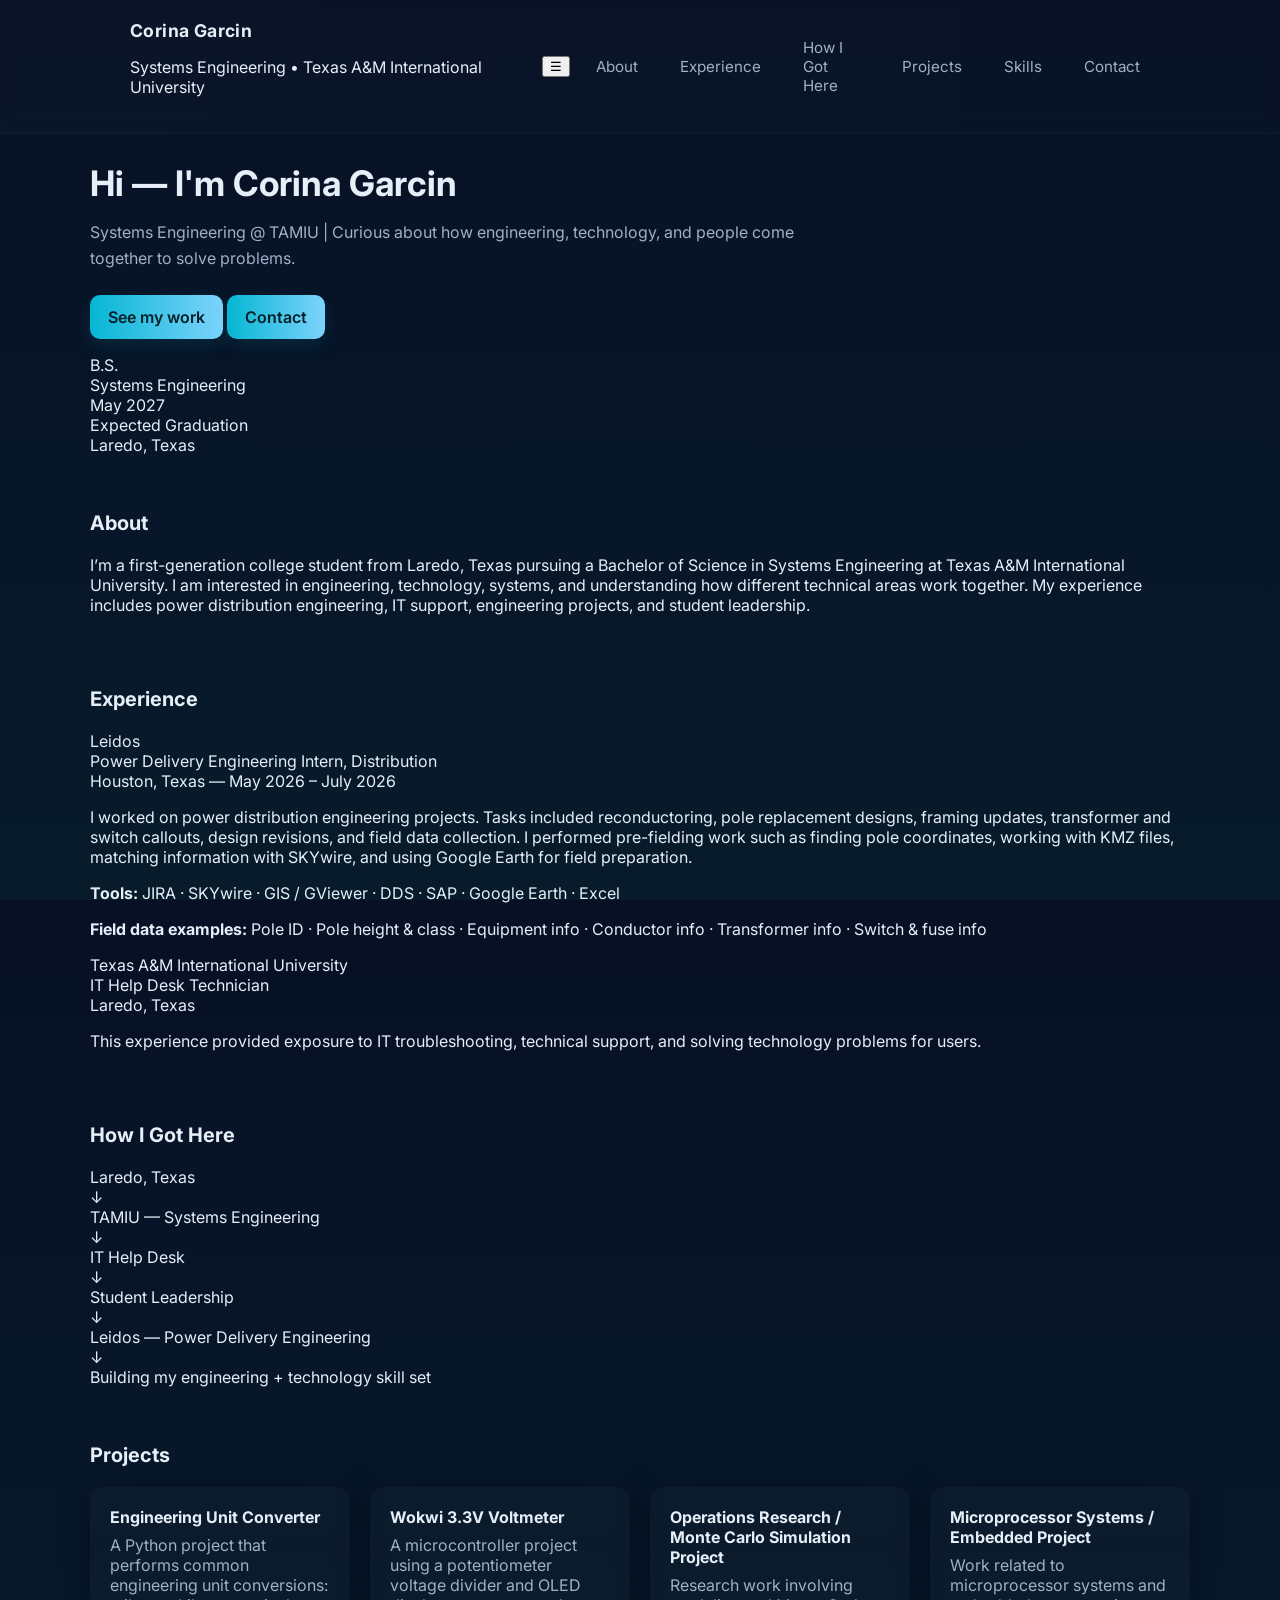
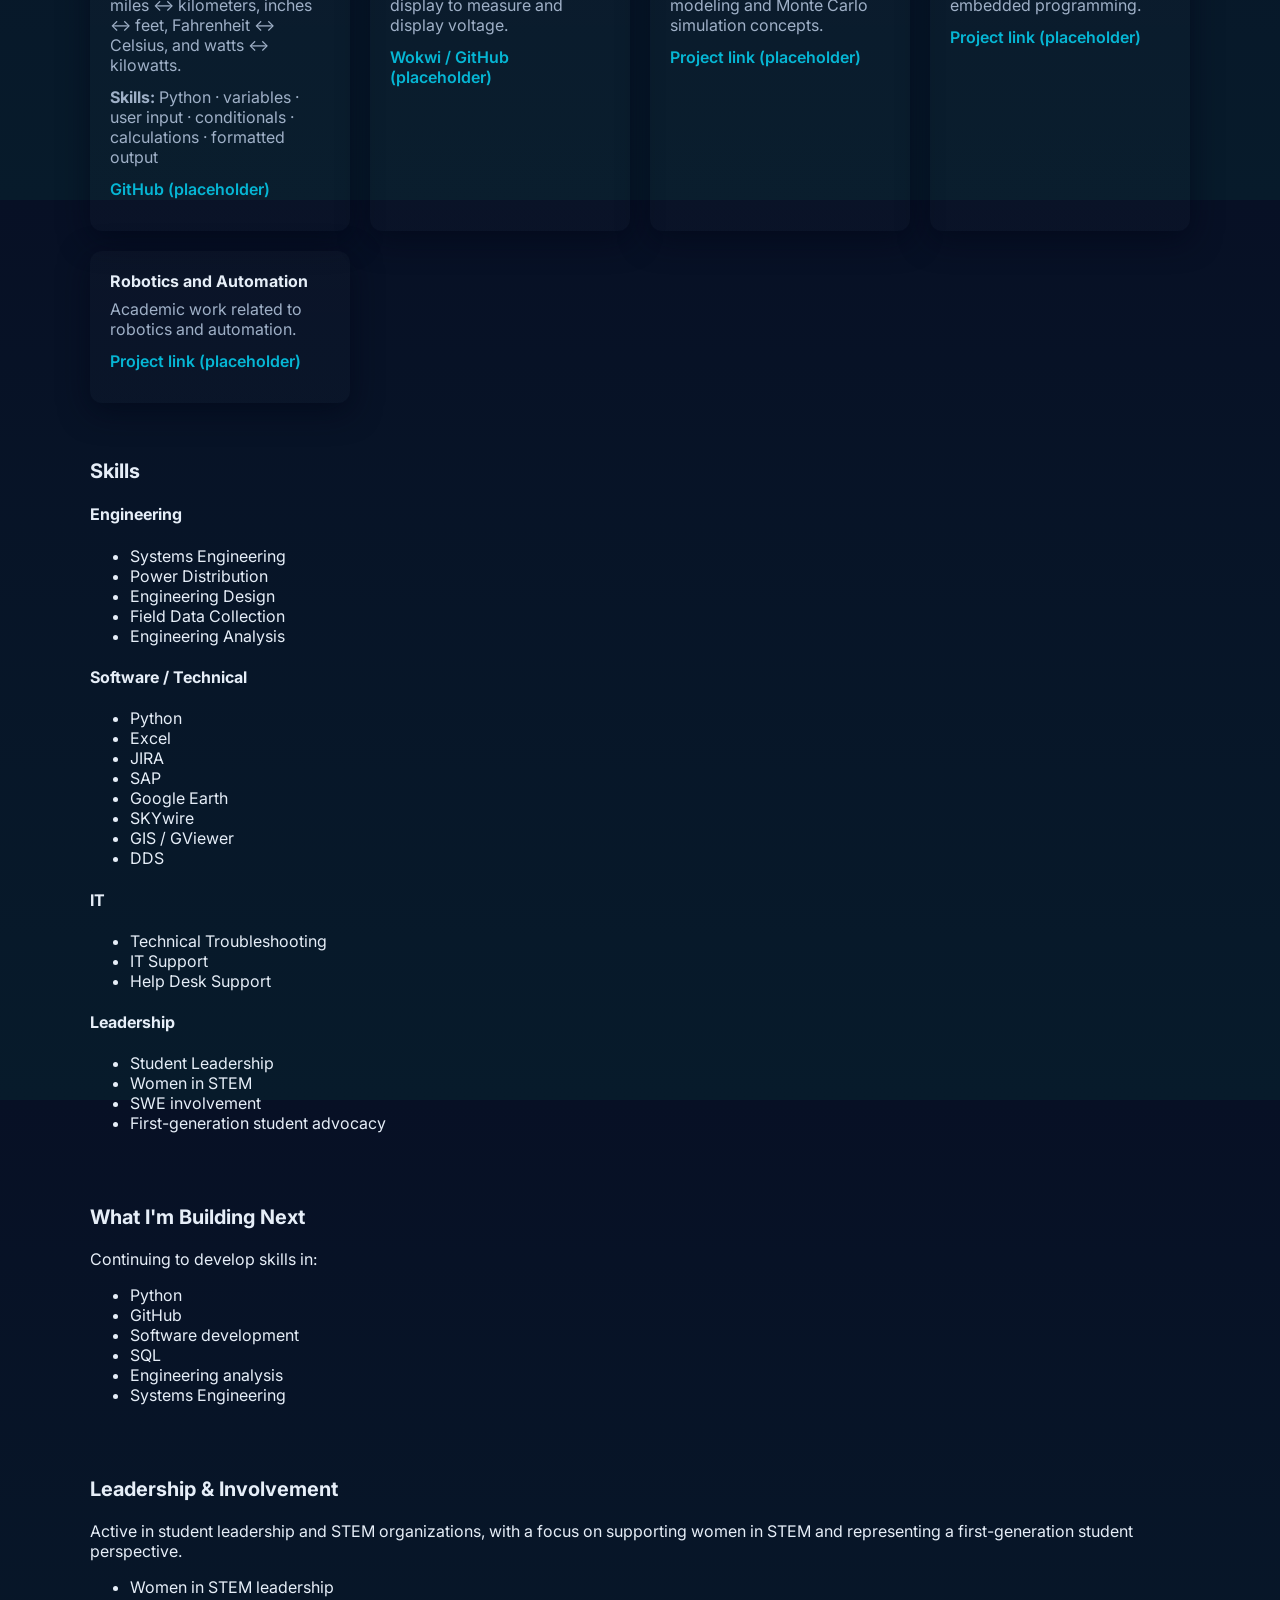
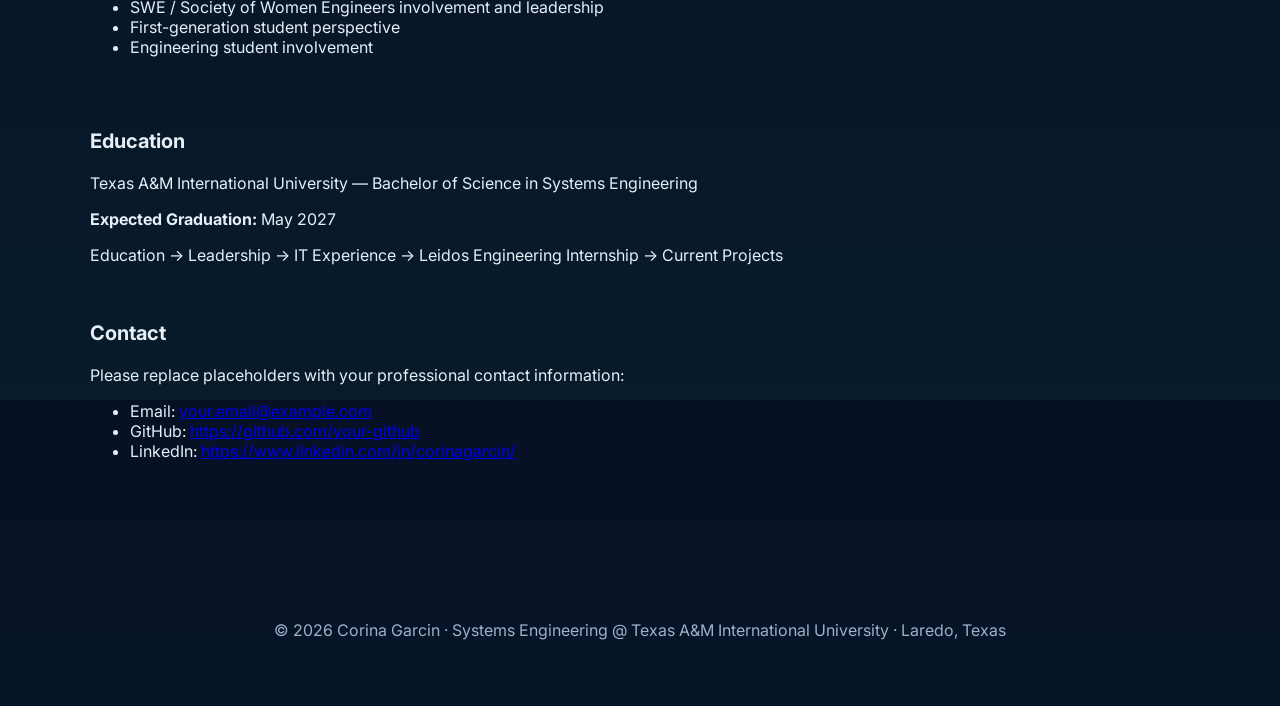
==== index.html @ 7735ea0f "Initial portfolio website" ====
<!doctype html>
<html lang="en">
<head>
  <meta charset="utf-8">
  <meta name="viewport" content="width=device-width,initial-scale=1">
  <meta name="description" content="Corina Garcin — Systems Engineering student at Texas A&M International University. Portfolio of projects and experience.">
  <title>Corina Garcin — Systems Engineering</title>
  <link rel="preconnect" href="https://fonts.googleapis.com">
  <link rel="preconnect" href="https://fonts.gstatic.com" crossorigin>
  <link href="https://fonts.googleapis.com/css2?family=Inter:wght@300;400;600;700&display=swap" rel="stylesheet">
  <link rel="stylesheet" href="styles.css">
</head>
<body>
  <header class="site-header" role="banner">
    <div class="container header-inner">
      <div class="brand">
        <h1 class="site-title">Corina Garcin</h1>
        <p class="sub">Systems Engineering • Texas A&amp;M International University</p>
      </div>
      <button id="nav-toggle" aria-label="Toggle navigation">☰</button>
      <nav class="nav" role="navigation" aria-label="Main navigation">
        <a href="#about">About</a>
        <a href="#experience">Experience</a>
        <a href="#how">How I Got Here</a>
        <a href="#projects">Projects</a>
        <a href="#skills">Skills</a>
        <a href="#contact">Contact</a>
      </nav>
    </div>
  </header>

  <main>
    <section class="hero container reveal" id="home" aria-labelledby="home-heading">
      <div class="hero-grid">
        <div class="hero-text">
          <h2 id="home-heading">Hi — I'm Corina Garcin</h2>
          <p class="lead">Systems Engineering @ TAMIU | Curious about how engineering, technology, and people come together to solve problems.</p>
          <p class="cta-row"><a class="cta" href="#projects">See my work</a> <a class="cta ghost" href="#contact">Contact</a></p>
        </div>
        <div class="hero-card">
          <div class="stat">
            <div class="num">B.S.</div>
            <div class="label">Systems Engineering</div>
          </div>
          <div class="stat">
            <div class="num">May 2027</div>
            <div class="label">Expected Graduation</div>
          </div>
          <div class="stat small">
            <div class="label">Laredo, Texas</div>
          </div>
        </div>
      </div>
    </section>

    <section class="container reveal" id="about">
      <h3>About</h3>
      <p>I’m a first-generation college student from Laredo, Texas pursuing a Bachelor of Science in Systems Engineering at Texas A&amp;M International University. I am interested in engineering, technology, systems, and understanding how different technical areas work together. My experience includes power distribution engineering, IT support, engineering projects, and student leadership.</p>
    </section>

    <section class="container reveal" id="experience">
      <h3>Experience</h3>
      <div class="timeline">
        <div class="timeline-item">
          <div class="timeline-left">
            <div class="role">Leidos</div>
            <div class="title">Power Delivery Engineering Intern, Distribution</div>
            <div class="muted">Houston, Texas — May 2026 – July 2026</div>
          </div>
          <div class="timeline-right">
            <p>I worked on power distribution engineering projects. Tasks included reconductoring, pole replacement designs, framing updates, transformer and switch callouts, design revisions, and field data collection. I performed pre-fielding work such as finding pole coordinates, working with KMZ files, matching information with SKYwire, and using Google Earth for field preparation.</p>
            <p><strong>Tools:</strong> JIRA · SKYwire · GIS / GViewer · DDS · SAP · Google Earth · Excel</p>
            <p><strong>Field data examples:</strong> Pole ID · Pole height &amp; class · Equipment info · Conductor info · Transformer info · Switch &amp; fuse info</p>
          </div>
        </div>

        <div class="timeline-item">
          <div class="timeline-left">
            <div class="role">Texas A&amp;M International University</div>
            <div class="title">IT Help Desk Technician</div>
            <div class="muted">Laredo, Texas</div>
          </div>
          <div class="timeline-right">
            <p>This experience provided exposure to IT troubleshooting, technical support, and solving technology problems for users.</p>
          </div>
        </div>
      </div>
    </section>

    <section class="container reveal" id="how">
      <h3>How I Got Here</h3>
      <div class="journey-visual">
        <div class="node">Laredo, Texas</div>
        <div class="connector">↓</div>
        <div class="node">TAMIU — Systems Engineering</div>
        <div class="connector">↓</div>
        <div class="node">IT Help Desk</div>
        <div class="connector">↓</div>
        <div class="node">Student Leadership</div>
        <div class="connector">↓</div>
        <div class="node">Leidos — Power Delivery Engineering</div>
        <div class="connector">↓</div>
        <div class="node">Building my engineering + technology skill set</div>
      </div>
    </section>

    <section class="container reveal" id="projects">
      <h3>Projects</h3>
      <div class="projects-grid">
        <article class="project-card">
          <h4>Engineering Unit Converter</h4>
          <p>A Python project that performs common engineering unit conversions: miles ↔ kilometers, inches ↔ feet, Fahrenheit ↔ Celsius, and watts ↔ kilowatts.</p>
          <p class="muted"><strong>Skills:</strong> Python · variables · user input · conditionals · calculations · formatted output</p>
          <p><a class="link" href="#">GitHub (placeholder)</a></p>
        </article>

        <article class="project-card">
          <h4>Wokwi 3.3V Voltmeter</h4>
          <p>A microcontroller project using a potentiometer voltage divider and OLED display to measure and display voltage.</p>
          <p><a class="link" href="#">Wokwi / GitHub (placeholder)</a></p>
        </article>

        <article class="project-card">
          <h4>Operations Research / Monte Carlo Simulation Project</h4>
          <p>Research work involving modeling and Monte Carlo simulation concepts.</p>
          <p><a class="link" href="#">Project link (placeholder)</a></p>
        </article>

        <article class="project-card">
          <h4>Microprocessor Systems / Embedded Project</h4>
          <p>Work related to microprocessor systems and embedded programming.</p>
          <p><a class="link" href="#">Project link (placeholder)</a></p>
        </article>

        <article class="project-card">
          <h4>Robotics and Automation</h4>
          <p>Academic work related to robotics and automation.</p>
          <p><a class="link" href="#">Project link (placeholder)</a></p>
        </article>
      </div>
    </section>

    <section class="container reveal" id="skills">
      <h3>Skills</h3>
      <div class="skills-grid">
        <div class="skill-group">
          <h4>Engineering</h4>
          <ul>
            <li>Systems Engineering</li>
            <li>Power Distribution</li>
            <li>Engineering Design</li>
            <li>Field Data Collection</li>
            <li>Engineering Analysis</li>
          </ul>
        </div>

        <div class="skill-group">
          <h4>Software / Technical</h4>
          <ul>
            <li>Python</li>
            <li>Excel</li>
            <li>JIRA</li>
            <li>SAP</li>
            <li>Google Earth</li>
            <li>SKYwire</li>
            <li>GIS / GViewer</li>
            <li>DDS</li>
          </ul>
        </div>

        <div class="skill-group">
          <h4>IT</h4>
          <ul>
            <li>Technical Troubleshooting</li>
            <li>IT Support</li>
            <li>Help Desk Support</li>
          </ul>
        </div>

        <div class="skill-group">
          <h4>Leadership</h4>
          <ul>
            <li>Student Leadership</li>
            <li>Women in STEM</li>
            <li>SWE involvement</li>
            <li>First-generation student advocacy</li>
          </ul>
        </div>
      </div>
    </section>

    <section class="container reveal" id="next">
      <h3>What I'm Building Next</h3>
      <p>Continuing to develop skills in:</p>
      <ul>
        <li>Python</li>
        <li>GitHub</li>
        <li>Software development</li>
        <li>SQL</li>
        <li>Engineering analysis</li>
        <li>Systems Engineering</li>
      </ul>
    </section>

    <section class="container reveal" id="leadership">
      <h3>Leadership & Involvement</h3>
      <p>Active in student leadership and STEM organizations, with a focus on supporting women in STEM and representing a first-generation student perspective.</p>
      <ul>
        <li>Women in STEM leadership</li>
        <li>SWE / Society of Women Engineers involvement and leadership</li>
        <li>First-generation student perspective</li>
        <li>Engineering student involvement</li>
      </ul>
    </section>

    <section class="container reveal" id="education">
      <h3>Education</h3>
      <p>Texas A&amp;M International University — Bachelor of Science in Systems Engineering</p>
      <p><strong>Expected Graduation:</strong> May 2027</p>
      <div class="timeline-simple">
        <div>Education → Leadership → IT Experience → Leidos Engineering Internship → Current Projects</div>
      </div>
    </section>

    <section class="container reveal" id="contact">
      <h3>Contact</h3>
      <p>Please replace placeholders with your professional contact information:</p>
      <ul>
        <li>Email: <a href="mailto:your.email@example.com">your.email@example.com</a></li>
        <li>GitHub: <a href="https://github.com/your-github">https://github.com/your-github</a></li>
        <li>LinkedIn: <a href="https://www.linkedin.com/in/corinagarcin/?utm_source=chatgpt.com">https://www.linkedin.com/in/corinagarcin/</a></li>
      </ul>
    </section>
  </main>

  <footer class="site-footer">
    <div class="container">© <span id="year"></span> Corina Garcin · Systems Engineering @ Texas A&M International University · Laredo, Texas</div>
  </footer>

  <script src="script.js"></script>
</body>
</html>
---- styles.css ----
/* Modernized responsive portfolio styles */
:root{
  --bg: #071025;
  --bg-2: #071b2b;
  --surface: rgba(255,255,255,0.03);
  --card: rgba(255,255,255,0.02);
  --muted: #9fb0c7;
  --accent: #06b6d4;
  --accent-2: #7dd3fc;
  --text: #e6eef8;
  --radius: 12px;
  --container: 1100px;
}
*{box-sizing:border-box}
html,body{height:100%;margin:0;background:linear-gradient(180deg,var(--bg) 0%, var(--bg-2) 100%);font-family:Inter, ui-sans-serif, system-ui, -apple-system, "Segoe UI", Roboto, "Helvetica Neue", Arial;color:var(--text);scroll-behavior:smooth}
.container{max-width:var(--container);margin:0 auto;padding:40px}
/* Header */
.site-header{backdrop-filter: blur(6px);background:linear-gradient(90deg, rgba(255,255,255,0.02), rgba(255,255,255,0.01));border-bottom:1px solid rgba(255,255,255,0.03);position:sticky;top:0;z-index:40}
.site-header .container{display:flex;align-items:center;gap:16px;padding:20px 40px}
.site-title{margin:0;font-weight:700;font-size:1.1rem;letter-spacing:0.4px}
.nav{margin-left:auto;display:flex;gap:22px;align-items:center}
.nav a{color:var(--muted);text-decoration:none;font-size:0.95rem;padding:8px 10px;border-radius:8px;transition:all 180ms ease}
.nav a:hover{color:var(--text);background:rgba(255,255,255,0.02);transform:translateY(-2px)}
/* Hero */
.hero{padding:72px 0 56px 0;text-align:left;display:flex;flex-direction:column;gap:18px}
.hero h2{font-size:2.2rem;margin:0;font-weight:700}
.lead{color:var(--muted);max-width:70%;line-height:1.6;font-weight:400}
.cta{display:inline-block;margin-top:8px;background:linear-gradient(90deg,var(--accent),var(--accent-2));color:#042028;padding:12px 18px;border-radius:10px;text-decoration:none;font-weight:600;box-shadow:0 6px 18px rgba(6,182,212,0.12);transition:transform 180ms ease}
.cta:hover{transform:translateY(-3px)}
/* Content sections */
section.container{padding:28px 0}
h3{margin-top:0;font-size:1.25rem}
.projects-grid{display:grid;grid-template-columns:repeat(auto-fit,minmax(260px,1fr));gap:20px;margin-top:18px}
.project-card{background:linear-gradient(180deg, rgba(255,255,255,0.015), rgba(255,255,255,0.01));padding:20px;border-radius:var(--radius);box-shadow:0 8px 30px rgba(2,6,23,0.6);transition:transform 220ms ease, box-shadow 220ms ease}
.project-card h4{margin:0 0 8px 0}
.project-card p{color:var(--muted);margin:0 0 12px 0}
.project-card a{color:var(--accent);text-decoration:none;font-weight:600}
.project-card:hover{transform:translateY(-6px);box-shadow:0 18px 40px rgba(2,6,23,0.75)}
/* Footer */
.site-footer{padding:26px 0;text-align:center;color:var(--muted);border-top:1px solid rgba(255,255,255,0.02);margin-top:48px}
/* Reveal animations */
.reveal{opacity:0;transform:translateY(14px) scale(0.995);transition:opacity 520ms cubic-bezier(.2,.9,.2,1), transform 520ms cubic-bezier(.2,.9,.2,1)}
.reveal.in-view{opacity:1;transform:none}
/* Small screens */
@media (max-width:900px){.container{padding:28px}.lead{max-width:100%}.site-header .container{padding:14px 22px}.hero h2{font-size:1.8rem}}
@media (max-width:700px){.nav{gap:12px}.projects-grid{grid-template-columns:1fr}.site-title{font-size:1rem}}
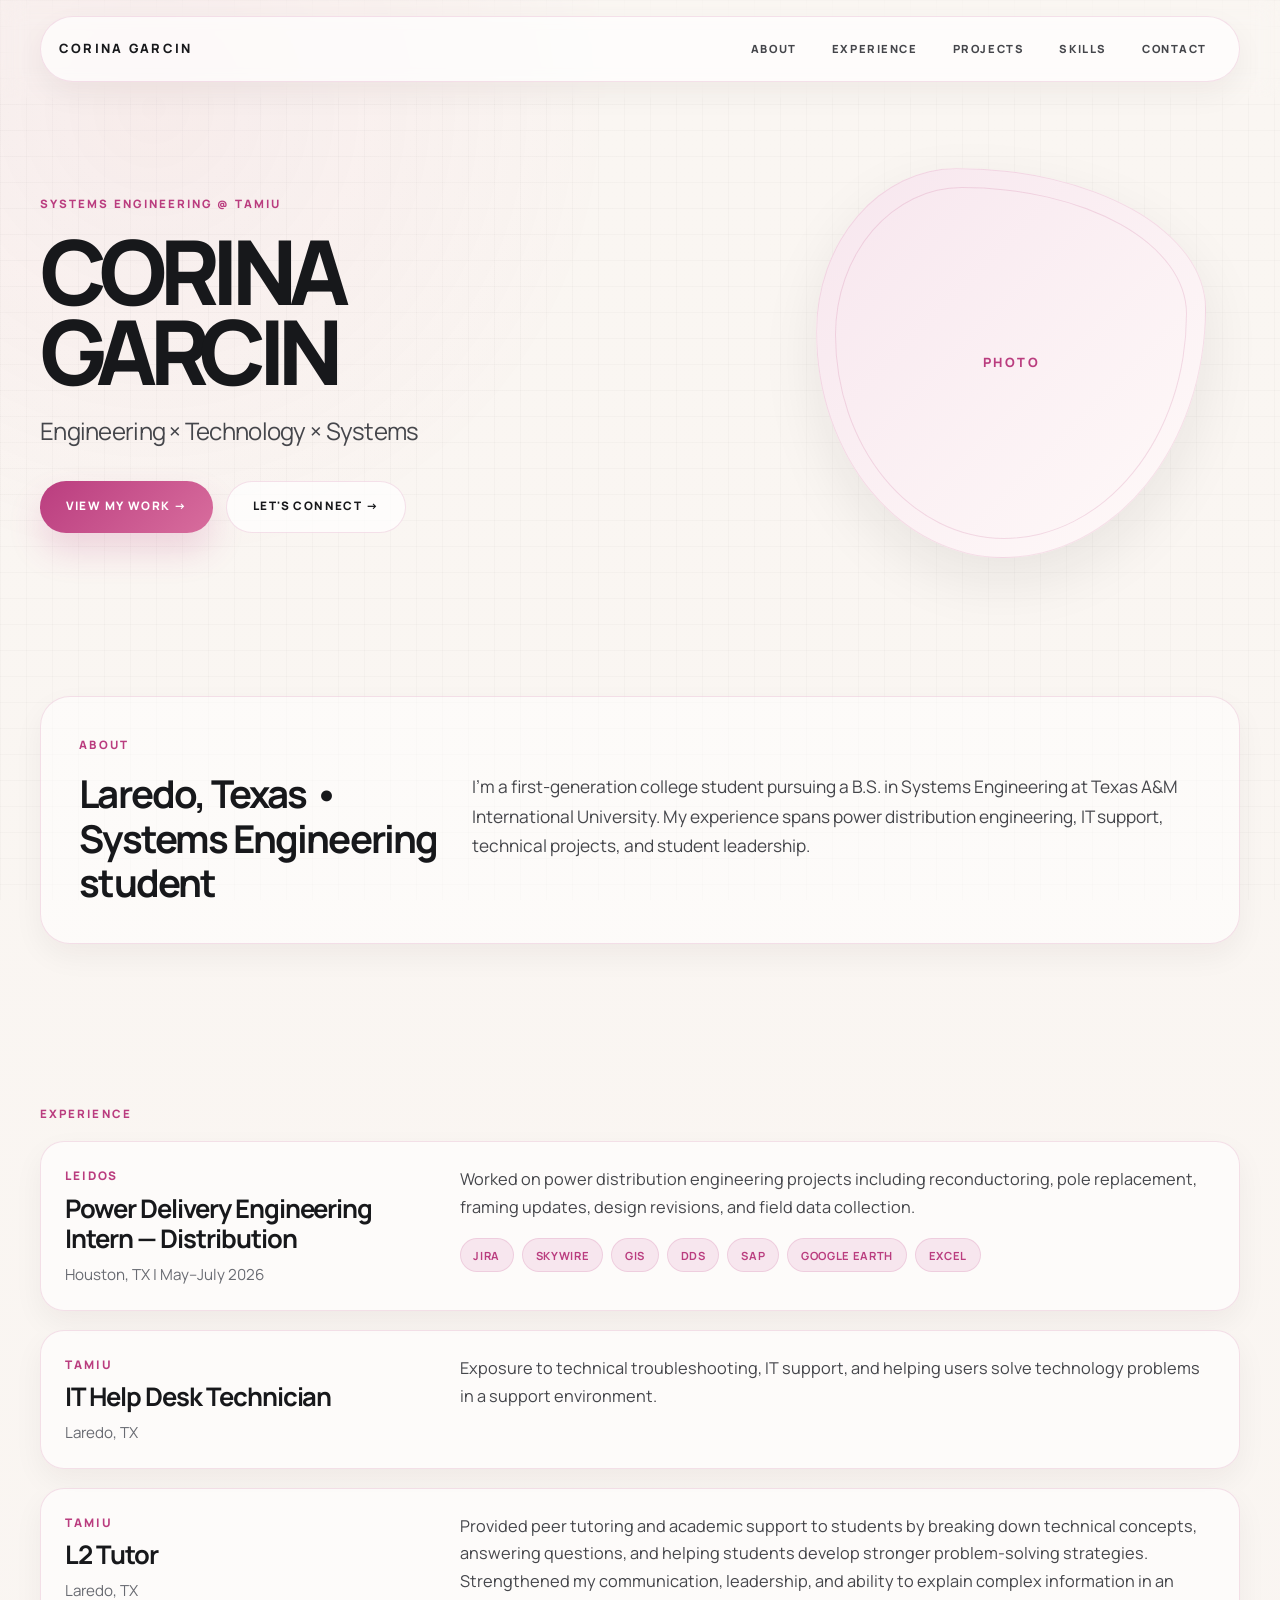
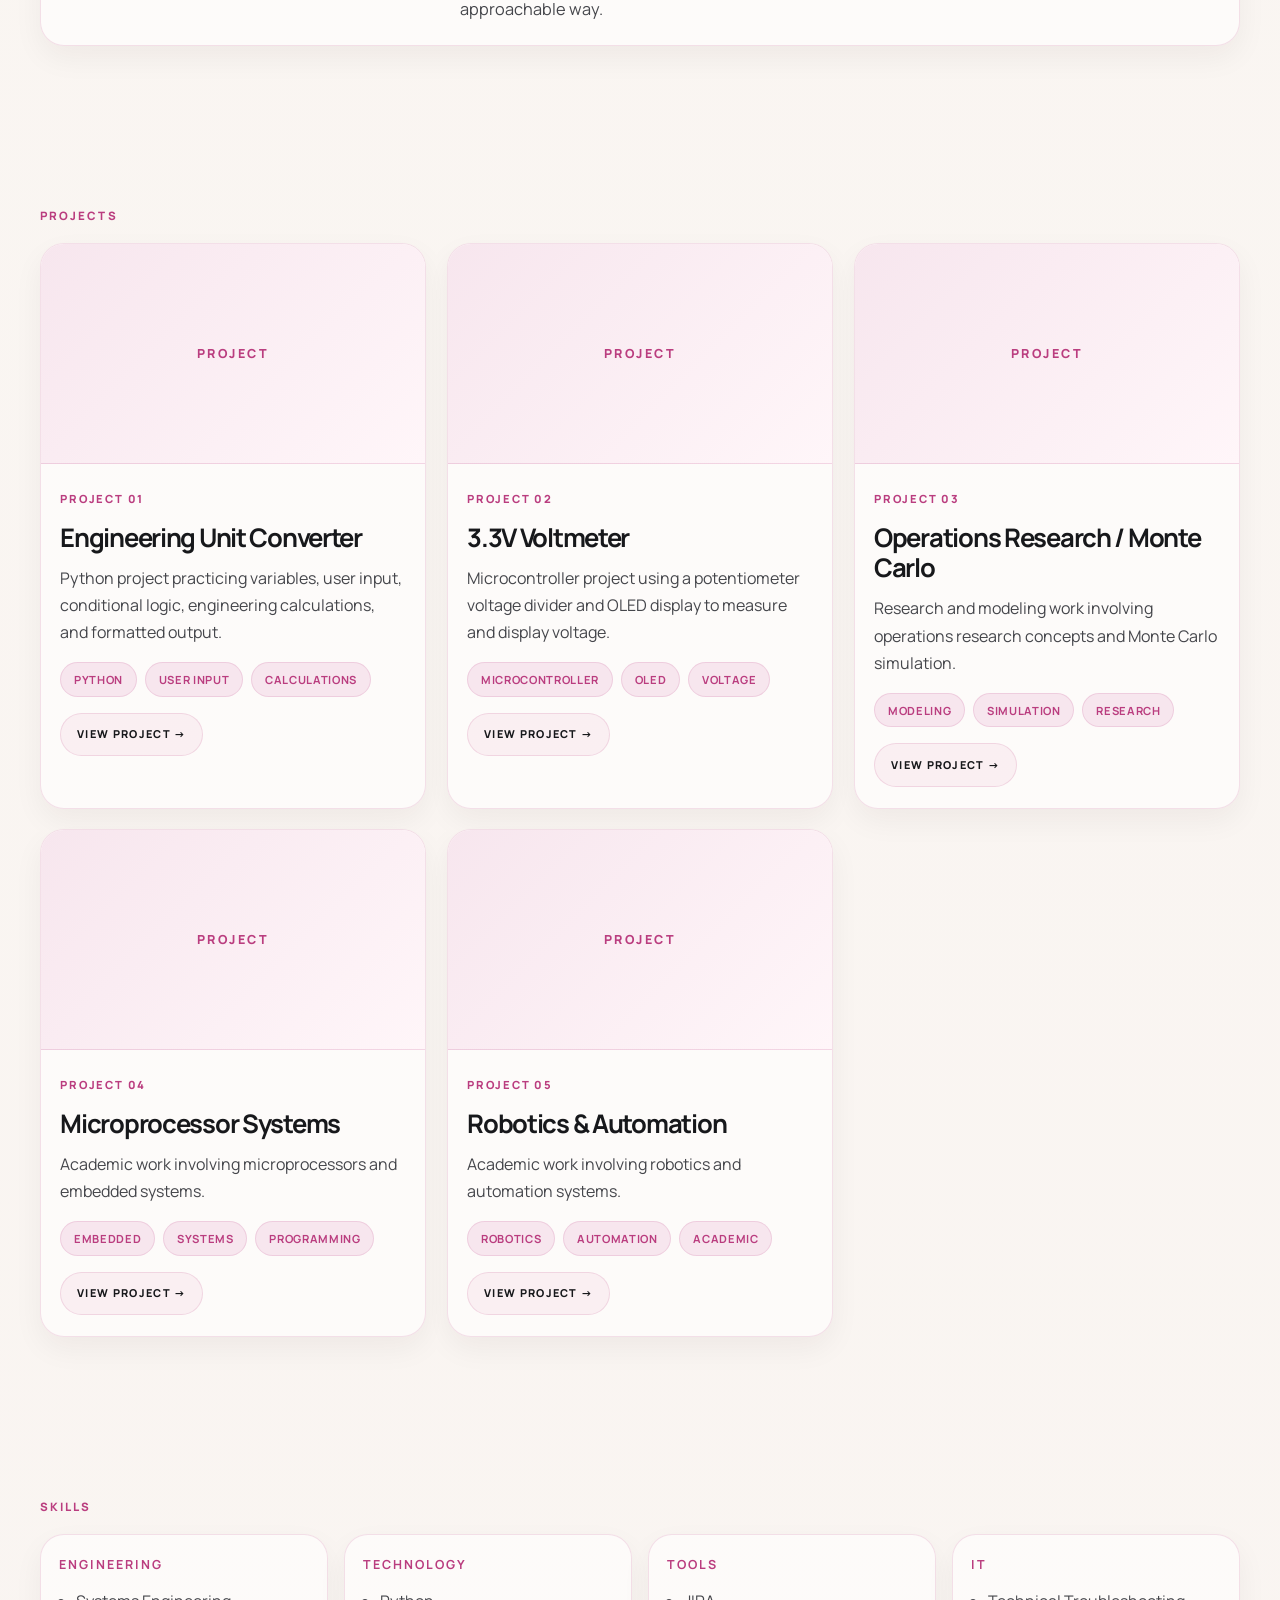
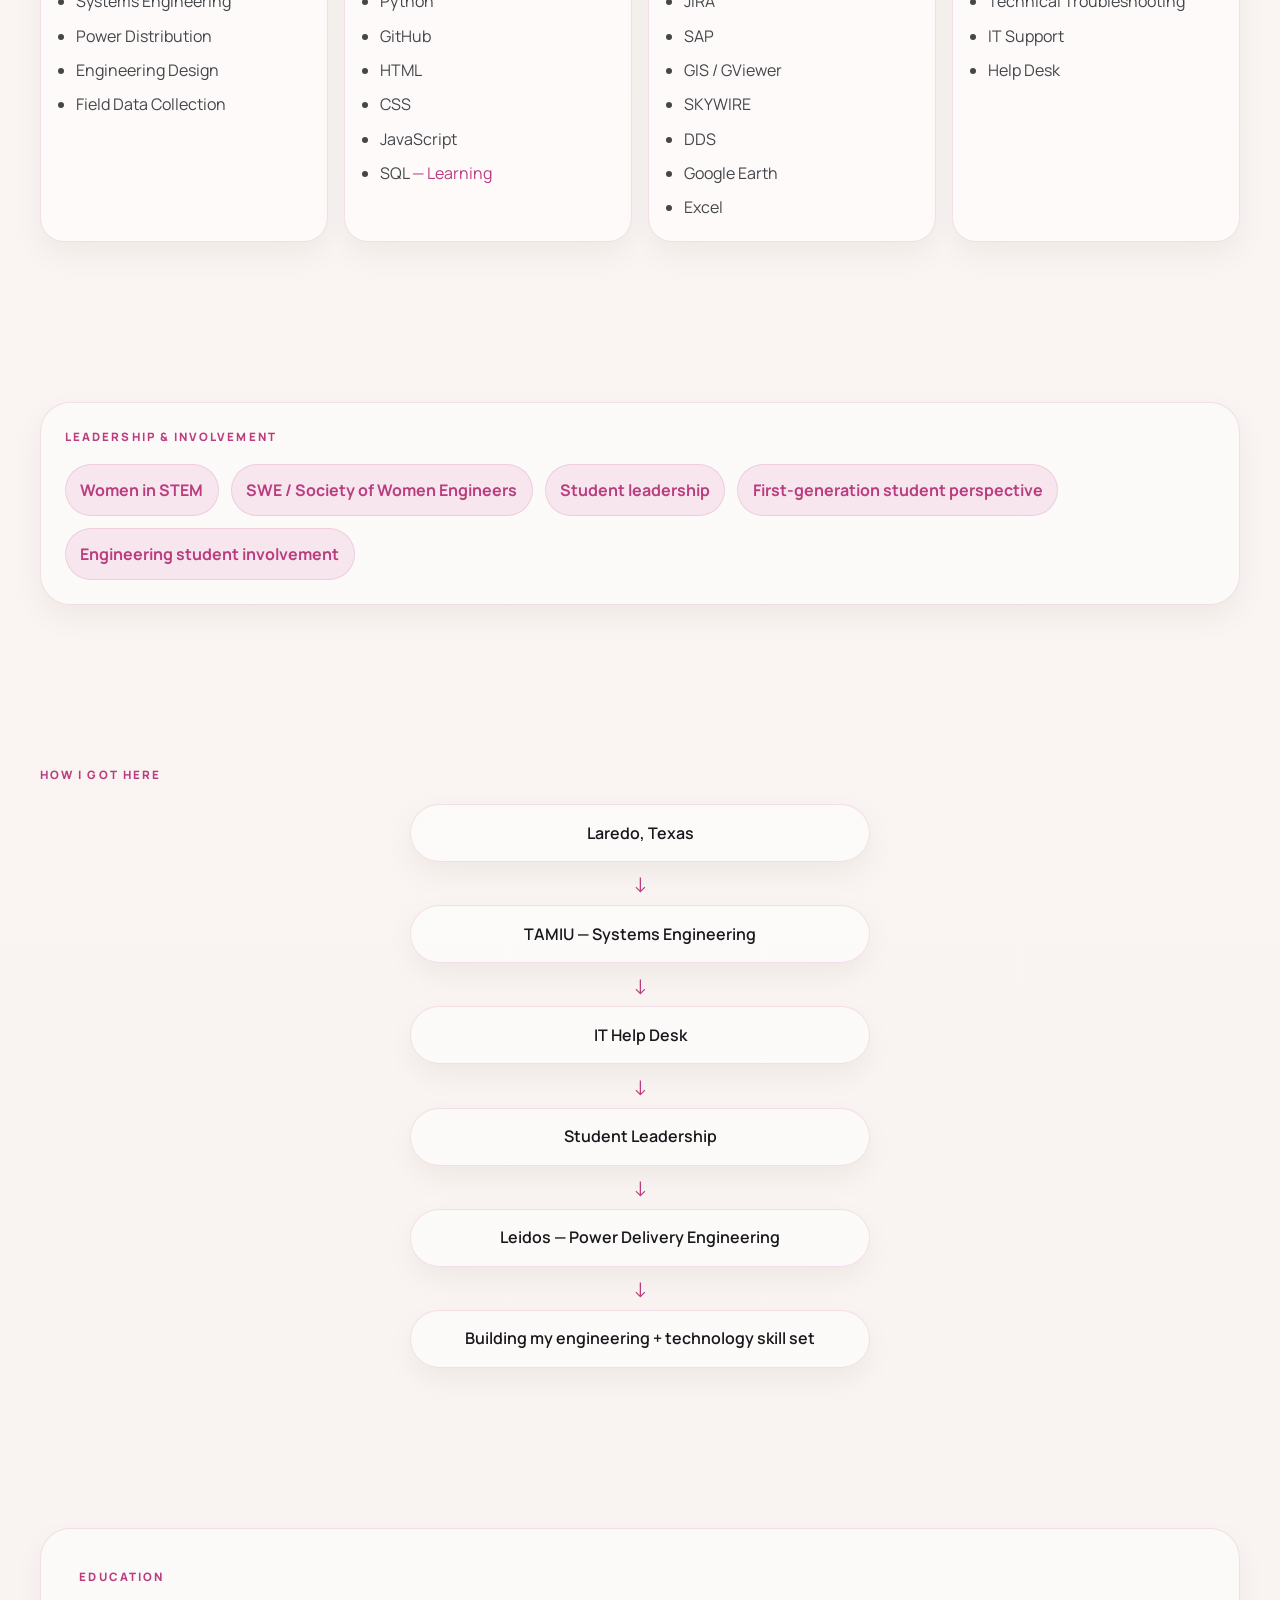
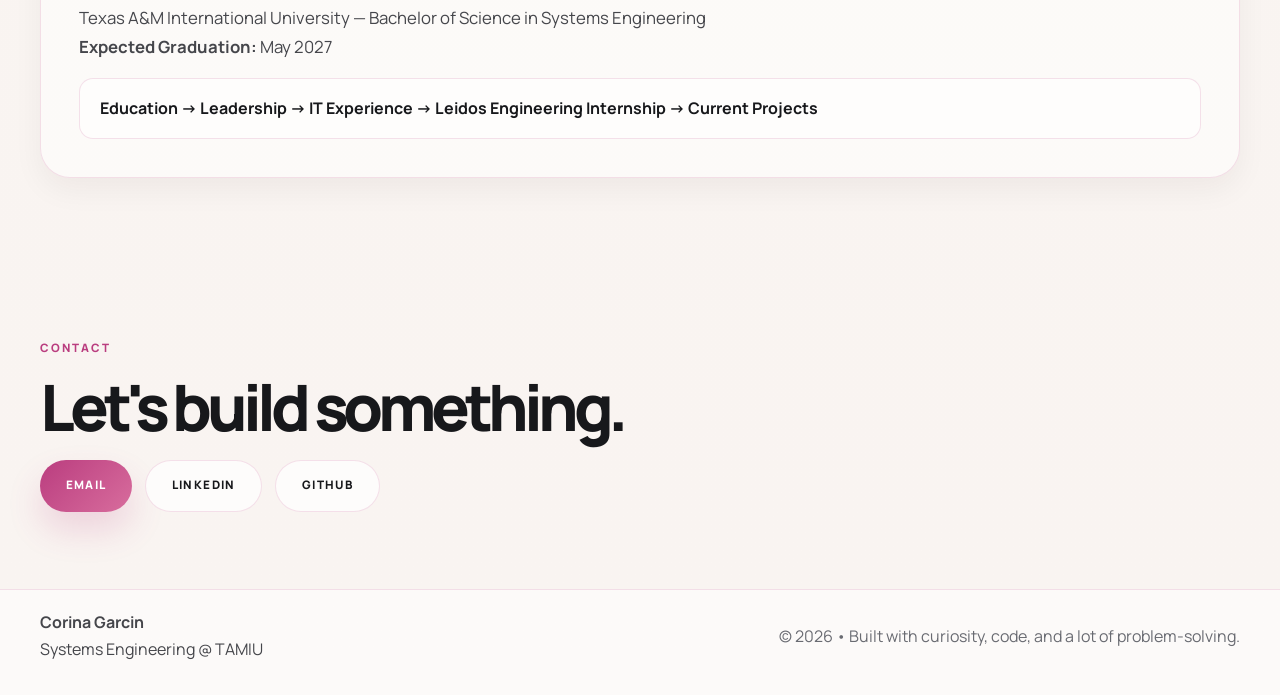
==== commit 27c8caae: "Updated portfolio design" ====
--- a/index.html
+++ b/index.html
@@ -1,242 +1,324 @@
-<!doctype html>
+﻿<!doctype html>
 <html lang="en">
 <head>
   <meta charset="utf-8">
-  <meta name="viewport" content="width=device-width,initial-scale=1">
-  <meta name="description" content="Corina Garcin — Systems Engineering student at Texas A&M International University. Portfolio of projects and experience.">
-  <title>Corina Garcin — Systems Engineering</title>
+  <meta name="viewport" content="width=device-width, initial-scale=1">
+  <meta name="description" content="Corina Garcin — Systems Engineering student at Texas A&M International University.">
+  <title>Corina Garcin | Systems Engineering</title>
   <link rel="preconnect" href="https://fonts.googleapis.com">
   <link rel="preconnect" href="https://fonts.gstatic.com" crossorigin>
-  <link href="https://fonts.googleapis.com/css2?family=Inter:wght@300;400;600;700&display=swap" rel="stylesheet">
+  <link href="https://fonts.googleapis.com/css2?family=Manrope:wght@300;400;500;600;700;800&display=swap" rel="stylesheet">
   <link rel="stylesheet" href="styles.css">
 </head>
 <body>
-  <header class="site-header" role="banner">
-    <div class="container header-inner">
-      <div class="brand">
-        <h1 class="site-title">Corina Garcin</h1>
-        <p class="sub">Systems Engineering • Texas A&amp;M International University</p>
+  <div class="page-shell">
+    <header class="topbar">
+      <div class="container topbar-inner">
+        <div class="brand-block">
+          <span class="brand-name">Corina Garcin</span>
+        </div>
+        <nav class="main-nav" aria-label="Main navigation">
+          <a href="#about">ABOUT</a>
+          <a href="#experience">EXPERIENCE</a>
+          <a href="#projects">PROJECTS</a>
+          <a href="#skills">SKILLS</a>
+          <a href="#contact">CONTACT</a>
+        </nav>
       </div>
-      <button id="nav-toggle" aria-label="Toggle navigation">☰</button>
-      <nav class="nav" role="navigation" aria-label="Main navigation">
-        <a href="#about">About</a>
-        <a href="#experience">Experience</a>
-        <a href="#how">How I Got Here</a>
-        <a href="#projects">Projects</a>
-        <a href="#skills">Skills</a>
-        <a href="#contact">Contact</a>
-      </nav>
-    </div>
-  </header>
-
-  <main>
-    <section class="hero container reveal" id="home" aria-labelledby="home-heading">
-      <div class="hero-grid">
-        <div class="hero-text">
-          <h2 id="home-heading">Hi — I'm Corina Garcin</h2>
-          <p class="lead">Systems Engineering @ TAMIU | Curious about how engineering, technology, and people come together to solve problems.</p>
-          <p class="cta-row"><a class="cta" href="#projects">See my work</a> <a class="cta ghost" href="#contact">Contact</a></p>
-        </div>
-        <div class="hero-card">
-          <div class="stat">
-            <div class="num">B.S.</div>
-            <div class="label">Systems Engineering</div>
-          </div>
-          <div class="stat">
-            <div class="num">May 2027</div>
-            <div class="label">Expected Graduation</div>
-          </div>
-          <div class="stat small">
-            <div class="label">Laredo, Texas</div>
-          </div>
-        </div>
+    </header>
+
+    <main>
+      <section class="hero section" id="home">
+        <div class="container hero-layout reveal">
+          <div class="hero-copy">
+            <p class="eyebrow">SYSTEMS ENGINEERING @ TAMIU</p>
+            <h1>CORINA<br>GARCIN</h1>
+            <p class="intro">Engineering × Technology × Systems</p>
+            <div class="cta-row">
+              <a class="button primary" href="#projects">VIEW MY WORK →</a>
+              <a class="button secondary" href="#contact">LET'S CONNECT →</a>
+            </div>
+          </div>
+
+          <div class="hero-visual">
+            <div class="photo-panel">
+              <!-- Place my profile photo here: images/profile.jpg -->
+              <!-- Recommended: use a square photo around 600x600 for the best crop. -->
+              <img src="images/profile.jpg" alt="Portrait of Corina Garcin" onerror="this.style.display='none'; this.parentElement.classList.add('placeholder');">
+            </div>
+          </div>
+        </div>
+      </section>
+
+      <section class="section about-section" id="about">
+        <div class="container reveal editorial-block">
+          <div class="section-label">ABOUT</div>
+          <div class="about-grid">
+            <p class="about-kicker">Laredo, Texas • Systems Engineering student</p>
+            <p>I'm a first-generation college student pursuing a B.S. in Systems Engineering at Texas A&amp;M International University. My experience spans power distribution engineering, IT support, technical projects, and student leadership.</p>
+          </div>
+        </div>
+      </section>
+
+      <section class="section" id="experience">
+        <div class="container reveal">
+          <div class="section-label">EXPERIENCE</div>
+
+          <div class="timeline">
+            <article class="timeline-item">
+              <div class="timeline-meta">
+                <span class="company">LEIDOS</span>
+                <span class="role">Power Delivery Engineering Intern — Distribution</span>
+                <span class="location">Houston, TX | May–July 2026</span>
+              </div>
+              <div class="timeline-body">
+                <p>Worked on power distribution engineering projects including reconductoring, pole replacement, framing updates, design revisions, and field data collection.</p>
+                <div class="tag-list">
+                  <span>JIRA</span>
+                  <span>SKYWIRE</span>
+                  <span>GIS</span>
+                  <span>DDS</span>
+                  <span>SAP</span>
+                  <span>Google Earth</span>
+                  <span>Excel</span>
+                </div>
+              </div>
+            </article>
+
+            <article class="timeline-item">
+              <div class="timeline-meta">
+                <span class="company">TAMIU</span>
+                <span class="role">IT Help Desk Technician</span>
+                <span class="location">Laredo, TX</span>
+              </div>
+              <div class="timeline-body">
+                <p>Exposure to technical troubleshooting, IT support, and helping users solve technology problems in a support environment.</p>
+              </div>
+            </article>
+
+            <article class="timeline-item">
+              <div class="timeline-meta">
+                <span class="company">TAMIU</span>
+                <span class="role">L2 Tutor</span>
+                <span class="location">Laredo, TX</span>
+              </div>
+              <div class="timeline-body">
+                <p>Provided peer tutoring and academic support to students by breaking down technical concepts, answering questions, and helping students develop stronger problem-solving strategies. Strengthened my communication, leadership, and ability to explain complex information in an approachable way.</p>
+              </div>
+            </article>
+          </div>
+        </div>
+      </section>
+
+      <section class="section" id="projects">
+        <div class="container reveal">
+          <div class="section-label">PROJECTS</div>
+
+          <div class="project-grid">
+            <article class="project-card">
+              <div class="project-media">
+                <img src="images/project-unit-converter.jpg" alt="Engineering Unit Converter" onerror="this.style.display='none'; this.parentElement.classList.add('placeholder');">
+              </div>
+              <div class="project-content">
+                <span class="project-number">PROJECT 01</span>
+                <h3>Engineering Unit Converter</h3>
+                <p>Python project practicing variables, user input, conditional logic, engineering calculations, and formatted output.</p>
+                <ul class="tag-list small-tags">
+                  <li>Python</li>
+                  <li>User Input</li>
+                  <li>Calculations</li>
+                </ul>
+                <a class="mini-button" href="#">VIEW PROJECT →</a>
+              </div>
+            </article>
+
+            <article class="project-card">
+              <div class="project-media">
+                <img src="images/project-voltmeter.jpg" alt="Wokwi 3.3V Voltmeter" onerror="this.style.display='none'; this.parentElement.classList.add('placeholder');">
+              </div>
+              <div class="project-content">
+                <span class="project-number">PROJECT 02</span>
+                <h3>3.3V Voltmeter</h3>
+                <p>Microcontroller project using a potentiometer voltage divider and OLED display to measure and display voltage.</p>
+                <ul class="tag-list small-tags">
+                  <li>Microcontroller</li>
+                  <li>OLED</li>
+                  <li>Voltage</li>
+                </ul>
+                <a class="mini-button" href="#">VIEW PROJECT →</a>
+              </div>
+            </article>
+
+            <article class="project-card">
+              <div class="project-media">
+                <img src="images/project-operations-research.jpg" alt="Operations Research / Monte Carlo project" onerror="this.style.display='none'; this.parentElement.classList.add('placeholder');">
+              </div>
+              <div class="project-content">
+                <span class="project-number">PROJECT 03</span>
+                <h3>Operations Research / Monte Carlo</h3>
+                <p>Research and modeling work involving operations research concepts and Monte Carlo simulation.</p>
+                <ul class="tag-list small-tags">
+                  <li>Modeling</li>
+                  <li>Simulation</li>
+                  <li>Research</li>
+                </ul>
+                <a class="mini-button" href="#">VIEW PROJECT →</a>
+              </div>
+            </article>
+
+            <article class="project-card">
+              <div class="project-media">
+                <img src="images/project-embedded.jpg" alt="Microprocessor systems project" onerror="this.style.display='none'; this.parentElement.classList.add('placeholder');">
+              </div>
+              <div class="project-content">
+                <span class="project-number">PROJECT 04</span>
+                <h3>Microprocessor Systems</h3>
+                <p>Academic work involving microprocessors and embedded systems.</p>
+                <ul class="tag-list small-tags">
+                  <li>Embedded</li>
+                  <li>Systems</li>
+                  <li>Programming</li>
+                </ul>
+                <a class="mini-button" href="#">VIEW PROJECT →</a>
+              </div>
+            </article>
+
+            <article class="project-card">
+              <div class="project-media">
+                <img src="images/project-robotics.jpg" alt="Robotics and automation project" onerror="this.style.display='none'; this.parentElement.classList.add('placeholder');">
+              </div>
+              <div class="project-content">
+                <span class="project-number">PROJECT 05</span>
+                <h3>Robotics &amp; Automation</h3>
+                <p>Academic work involving robotics and automation systems.</p>
+                <ul class="tag-list small-tags">
+                  <li>Robotics</li>
+                  <li>Automation</li>
+                  <li>Academic</li>
+                </ul>
+                <a class="mini-button" href="#">VIEW PROJECT →</a>
+              </div>
+            </article>
+          </div>
+        </div>
+      </section>
+
+      <section class="section" id="skills">
+        <div class="container reveal">
+          <div class="section-label">SKILLS</div>
+          <div class="skills-grid">
+            <div class="skill-card">
+              <h3>ENGINEERING</h3>
+              <ul>
+                <li>Systems Engineering</li>
+                <li>Power Distribution</li>
+                <li>Engineering Design</li>
+                <li>Field Data Collection</li>
+              </ul>
+            </div>
+
+            <div class="skill-card">
+              <h3>TECHNOLOGY</h3>
+              <ul>
+                <li>Python</li>
+                <li>GitHub</li>
+                <li>HTML</li>
+                <li>CSS</li>
+                <li>JavaScript</li>
+                <li>SQL <span class="learning">— Learning</span></li>
+              </ul>
+            </div>
+
+            <div class="skill-card">
+              <h3>TOOLS</h3>
+              <ul>
+                <li>JIRA</li>
+                <li>SAP</li>
+                <li>GIS / GViewer</li>
+                <li>SKYWIRE</li>
+                <li>DDS</li>
+                <li>Google Earth</li>
+                <li>Excel</li>
+              </ul>
+            </div>
+
+            <div class="skill-card">
+              <h3>IT</h3>
+              <ul>
+                <li>Technical Troubleshooting</li>
+                <li>IT Support</li>
+                <li>Help Desk</li>
+              </ul>
+            </div>
+          </div>
+        </div>
+      </section>
+
+      <section class="section" id="leadership">
+        <div class="container reveal editorial-block compact">
+          <div class="section-label">LEADERSHIP &amp; INVOLVEMENT</div>
+          <ul class="inline-list">
+            <li>Women in STEM</li>
+            <li>SWE / Society of Women Engineers</li>
+            <li>Student leadership</li>
+            <li>First-generation student perspective</li>
+            <li>Engineering student involvement</li>
+          </ul>
+        </div>
+      </section>
+
+      <section class="section" id="how">
+        <div class="container reveal">
+          <div class="section-label">HOW I GOT HERE</div>
+          <div class="journey-visual">
+            <div class="node">Laredo, Texas</div>
+            <div class="connector">↓</div>
+            <div class="node">TAMIU — Systems Engineering</div>
+            <div class="connector">↓</div>
+            <div class="node">IT Help Desk</div>
+            <div class="connector">↓</div>
+            <div class="node">Student Leadership</div>
+            <div class="connector">↓</div>
+            <div class="node">Leidos — Power Delivery Engineering</div>
+            <div class="connector">↓</div>
+            <div class="node">Building my engineering + technology skill set</div>
+          </div>
+        </div>
+      </section>
+
+      <section class="section" id="education">
+        <div class="container reveal editorial-block">
+          <div class="section-label">EDUCATION</div>
+          <p class="edu-copy">Texas A&amp;M International University — Bachelor of Science in Systems Engineering</p>
+          <p class="edu-copy"><strong>Expected Graduation:</strong> May 2027</p>
+          <div class="timeline-simple">Education → Leadership → IT Experience → Leidos Engineering Internship → Current Projects</div>
+        </div>
+      </section>
+
+      <section class="section contact-section" id="contact">
+        <div class="container reveal">
+          <div class="section-label">CONTACT</div>
+          <p class="contact-tagline">Let's build something.</p>
+          <div class="contact-actions">
+            <a class="button primary" href="mailto:your.email@example.com">EMAIL</a>
+            <a class="button secondary" href="https://www.linkedin.com/in/corinagarcin/" target="_blank" rel="noreferrer">LINKEDIN</a>
+            <a class="button secondary" href="https://github.com/your-github" target="_blank" rel="noreferrer">GITHUB</a>
+          </div>
+        </div>
+      </section>
+    </main>
+
+    <footer class="site-footer">
+      <div class="container footer-inner">
+        <div>
+          <strong>Corina Garcin</strong>
+          <div>Systems Engineering @ TAMIU</div>
+        </div>
+        <div class="footer-note">© <span id="year"></span> • Built with curiosity, code, and a lot of problem-solving.</div>
       </div>
-    </section>
-
-    <section class="container reveal" id="about">
-      <h3>About</h3>
-      <p>I’m a first-generation college student from Laredo, Texas pursuing a Bachelor of Science in Systems Engineering at Texas A&amp;M International University. I am interested in engineering, technology, systems, and understanding how different technical areas work together. My experience includes power distribution engineering, IT support, engineering projects, and student leadership.</p>
-    </section>
-
-    <section class="container reveal" id="experience">
-      <h3>Experience</h3>
-      <div class="timeline">
-        <div class="timeline-item">
-          <div class="timeline-left">
-            <div class="role">Leidos</div>
-            <div class="title">Power Delivery Engineering Intern, Distribution</div>
-            <div class="muted">Houston, Texas — May 2026 – July 2026</div>
-          </div>
-          <div class="timeline-right">
-            <p>I worked on power distribution engineering projects. Tasks included reconductoring, pole replacement designs, framing updates, transformer and switch callouts, design revisions, and field data collection. I performed pre-fielding work such as finding pole coordinates, working with KMZ files, matching information with SKYwire, and using Google Earth for field preparation.</p>
-            <p><strong>Tools:</strong> JIRA · SKYwire · GIS / GViewer · DDS · SAP · Google Earth · Excel</p>
-            <p><strong>Field data examples:</strong> Pole ID · Pole height &amp; class · Equipment info · Conductor info · Transformer info · Switch &amp; fuse info</p>
-          </div>
-        </div>
-
-        <div class="timeline-item">
-          <div class="timeline-left">
-            <div class="role">Texas A&amp;M International University</div>
-            <div class="title">IT Help Desk Technician</div>
-            <div class="muted">Laredo, Texas</div>
-          </div>
-          <div class="timeline-right">
-            <p>This experience provided exposure to IT troubleshooting, technical support, and solving technology problems for users.</p>
-          </div>
-        </div>
-      </div>
-    </section>
-
-    <section class="container reveal" id="how">
-      <h3>How I Got Here</h3>
-      <div class="journey-visual">
-        <div class="node">Laredo, Texas</div>
-        <div class="connector">↓</div>
-        <div class="node">TAMIU — Systems Engineering</div>
-        <div class="connector">↓</div>
-        <div class="node">IT Help Desk</div>
-        <div class="connector">↓</div>
-        <div class="node">Student Leadership</div>
-        <div class="connector">↓</div>
-        <div class="node">Leidos — Power Delivery Engineering</div>
-        <div class="connector">↓</div>
-        <div class="node">Building my engineering + technology skill set</div>
-      </div>
-    </section>
-
-    <section class="container reveal" id="projects">
-      <h3>Projects</h3>
-      <div class="projects-grid">
-        <article class="project-card">
-          <h4>Engineering Unit Converter</h4>
-          <p>A Python project that performs common engineering unit conversions: miles ↔ kilometers, inches ↔ feet, Fahrenheit ↔ Celsius, and watts ↔ kilowatts.</p>
-          <p class="muted"><strong>Skills:</strong> Python · variables · user input · conditionals · calculations · formatted output</p>
-          <p><a class="link" href="#">GitHub (placeholder)</a></p>
-        </article>
-
-        <article class="project-card">
-          <h4>Wokwi 3.3V Voltmeter</h4>
-          <p>A microcontroller project using a potentiometer voltage divider and OLED display to measure and display voltage.</p>
-          <p><a class="link" href="#">Wokwi / GitHub (placeholder)</a></p>
-        </article>
-
-        <article class="project-card">
-          <h4>Operations Research / Monte Carlo Simulation Project</h4>
-          <p>Research work involving modeling and Monte Carlo simulation concepts.</p>
-          <p><a class="link" href="#">Project link (placeholder)</a></p>
-        </article>
-
-        <article class="project-card">
-          <h4>Microprocessor Systems / Embedded Project</h4>
-          <p>Work related to microprocessor systems and embedded programming.</p>
-          <p><a class="link" href="#">Project link (placeholder)</a></p>
-        </article>
-
-        <article class="project-card">
-          <h4>Robotics and Automation</h4>
-          <p>Academic work related to robotics and automation.</p>
-          <p><a class="link" href="#">Project link (placeholder)</a></p>
-        </article>
-      </div>
-    </section>
-
-    <section class="container reveal" id="skills">
-      <h3>Skills</h3>
-      <div class="skills-grid">
-        <div class="skill-group">
-          <h4>Engineering</h4>
-          <ul>
-            <li>Systems Engineering</li>
-            <li>Power Distribution</li>
-            <li>Engineering Design</li>
-            <li>Field Data Collection</li>
-            <li>Engineering Analysis</li>
-          </ul>
-        </div>
-
-        <div class="skill-group">
-          <h4>Software / Technical</h4>
-          <ul>
-            <li>Python</li>
-            <li>Excel</li>
-            <li>JIRA</li>
-            <li>SAP</li>
-            <li>Google Earth</li>
-            <li>SKYwire</li>
-            <li>GIS / GViewer</li>
-            <li>DDS</li>
-          </ul>
-        </div>
-
-        <div class="skill-group">
-          <h4>IT</h4>
-          <ul>
-            <li>Technical Troubleshooting</li>
-            <li>IT Support</li>
-            <li>Help Desk Support</li>
-          </ul>
-        </div>
-
-        <div class="skill-group">
-          <h4>Leadership</h4>
-          <ul>
-            <li>Student Leadership</li>
-            <li>Women in STEM</li>
-            <li>SWE involvement</li>
-            <li>First-generation student advocacy</li>
-          </ul>
-        </div>
-      </div>
-    </section>
-
-    <section class="container reveal" id="next">
-      <h3>What I'm Building Next</h3>
-      <p>Continuing to develop skills in:</p>
-      <ul>
-        <li>Python</li>
-        <li>GitHub</li>
-        <li>Software development</li>
-        <li>SQL</li>
-        <li>Engineering analysis</li>
-        <li>Systems Engineering</li>
-      </ul>
-    </section>
-
-    <section class="container reveal" id="leadership">
-      <h3>Leadership & Involvement</h3>
-      <p>Active in student leadership and STEM organizations, with a focus on supporting women in STEM and representing a first-generation student perspective.</p>
-      <ul>
-        <li>Women in STEM leadership</li>
-        <li>SWE / Society of Women Engineers involvement and leadership</li>
-        <li>First-generation student perspective</li>
-        <li>Engineering student involvement</li>
-      </ul>
-    </section>
-
-    <section class="container reveal" id="education">
-      <h3>Education</h3>
-      <p>Texas A&amp;M International University — Bachelor of Science in Systems Engineering</p>
-      <p><strong>Expected Graduation:</strong> May 2027</p>
-      <div class="timeline-simple">
-        <div>Education → Leadership → IT Experience → Leidos Engineering Internship → Current Projects</div>
-      </div>
-    </section>
-
-    <section class="container reveal" id="contact">
-      <h3>Contact</h3>
-      <p>Please replace placeholders with your professional contact information:</p>
-      <ul>
-        <li>Email: <a href="mailto:your.email@example.com">your.email@example.com</a></li>
-        <li>GitHub: <a href="https://github.com/your-github">https://github.com/your-github</a></li>
-        <li>LinkedIn: <a href="https://www.linkedin.com/in/corinagarcin/?utm_source=chatgpt.com">https://www.linkedin.com/in/corinagarcin/</a></li>
-      </ul>
-    </section>
-  </main>
-
-  <footer class="site-footer">
-    <div class="container">© <span id="year"></span> Corina Garcin · Systems Engineering @ Texas A&M International University · Laredo, Texas</div>
-  </footer>
+    </footer>
+  </div>
 
   <script src="script.js"></script>
 </body>
-</html>+</html>
--- a/styles.css
+++ b/styles.css
@@ -1,46 +1,609 @@
-/* Modernized responsive portfolio styles */
-:root{
-  --bg: #071025;
-  --bg-2: #071b2b;
-  --surface: rgba(255,255,255,0.03);
-  --card: rgba(255,255,255,0.02);
-  --muted: #9fb0c7;
-  --accent: #06b6d4;
-  --accent-2: #7dd3fc;
-  --text: #e6eef8;
-  --radius: 12px;
-  --container: 1100px;
-}
-*{box-sizing:border-box}
-html,body{height:100%;margin:0;background:linear-gradient(180deg,var(--bg) 0%, var(--bg-2) 100%);font-family:Inter, ui-sans-serif, system-ui, -apple-system, "Segoe UI", Roboto, "Helvetica Neue", Arial;color:var(--text);scroll-behavior:smooth}
-.container{max-width:var(--container);margin:0 auto;padding:40px}
-/* Header */
-.site-header{backdrop-filter: blur(6px);background:linear-gradient(90deg, rgba(255,255,255,0.02), rgba(255,255,255,0.01));border-bottom:1px solid rgba(255,255,255,0.03);position:sticky;top:0;z-index:40}
-.site-header .container{display:flex;align-items:center;gap:16px;padding:20px 40px}
-.site-title{margin:0;font-weight:700;font-size:1.1rem;letter-spacing:0.4px}
-.nav{margin-left:auto;display:flex;gap:22px;align-items:center}
-.nav a{color:var(--muted);text-decoration:none;font-size:0.95rem;padding:8px 10px;border-radius:8px;transition:all 180ms ease}
-.nav a:hover{color:var(--text);background:rgba(255,255,255,0.02);transform:translateY(-2px)}
-/* Hero */
-.hero{padding:72px 0 56px 0;text-align:left;display:flex;flex-direction:column;gap:18px}
-.hero h2{font-size:2.2rem;margin:0;font-weight:700}
-.lead{color:var(--muted);max-width:70%;line-height:1.6;font-weight:400}
-.cta{display:inline-block;margin-top:8px;background:linear-gradient(90deg,var(--accent),var(--accent-2));color:#042028;padding:12px 18px;border-radius:10px;text-decoration:none;font-weight:600;box-shadow:0 6px 18px rgba(6,182,212,0.12);transition:transform 180ms ease}
-.cta:hover{transform:translateY(-3px)}
-/* Content sections */
-section.container{padding:28px 0}
-h3{margin-top:0;font-size:1.25rem}
-.projects-grid{display:grid;grid-template-columns:repeat(auto-fit,minmax(260px,1fr));gap:20px;margin-top:18px}
-.project-card{background:linear-gradient(180deg, rgba(255,255,255,0.015), rgba(255,255,255,0.01));padding:20px;border-radius:var(--radius);box-shadow:0 8px 30px rgba(2,6,23,0.6);transition:transform 220ms ease, box-shadow 220ms ease}
-.project-card h4{margin:0 0 8px 0}
-.project-card p{color:var(--muted);margin:0 0 12px 0}
-.project-card a{color:var(--accent);text-decoration:none;font-weight:600}
-.project-card:hover{transform:translateY(-6px);box-shadow:0 18px 40px rgba(2,6,23,0.75)}
-/* Footer */
-.site-footer{padding:26px 0;text-align:center;color:var(--muted);border-top:1px solid rgba(255,255,255,0.02);margin-top:48px}
-/* Reveal animations */
-.reveal{opacity:0;transform:translateY(14px) scale(0.995);transition:opacity 520ms cubic-bezier(.2,.9,.2,1), transform 520ms cubic-bezier(.2,.9,.2,1)}
-.reveal.in-view{opacity:1;transform:none}
-/* Small screens */
-@media (max-width:900px){.container{padding:28px}.lead{max-width:100%}.site-header .container{padding:14px 22px}.hero h2{font-size:1.8rem}}
-@media (max-width:700px){.nav{gap:12px}.projects-grid{grid-template-columns:1fr}.site-title{font-size:1rem}}
+﻿:root {
+  --cream: #f8f3ee;
+  --cream-strong: #efe2db;
+  --blush: #f7e6ee;
+  --blush-deep: #f1d7e3;
+  --pink: #d86d9d;
+  --pink-deep: #ba3d7f;
+  --charcoal: #17181b;
+  --charcoal-soft: #45464b;
+  --charcoal-muted: #696b72;
+  --line: rgba(186, 61, 127, 0.15);
+  --white: #ffffff;
+  --shadow: 0 22px 60px rgba(30, 22, 27, 0.08);
+  --shadow-soft: 0 12px 30px rgba(30, 22, 27, 0.05);
+  --radius-xl: 30px;
+  --radius-lg: 24px;
+  --radius-md: 18px;
+  --container: 1200px;
+}
+
+* { box-sizing: border-box; }
+html { scroll-behavior: smooth; }
+body {
+  margin: 0;
+  font-family: 'Manrope', 'Segoe UI', sans-serif;
+  background: linear-gradient(180deg, #faf6f2 0%, #f9f4f1 100%);
+  color: var(--charcoal);
+  line-height: 1.7;
+}
+
+body::before {
+  content: "";
+  position: fixed;
+  inset: 0;
+  z-index: -1;
+  pointer-events: none;
+  background-image:
+    linear-gradient(rgba(23, 24, 27, 0.025) 1px, transparent 1px),
+    linear-gradient(90deg, rgba(23, 24, 27, 0.025) 1px, transparent 1px),
+    radial-gradient(circle at 12% 12%, rgba(216, 109, 157, 0.08), transparent 35%);
+  background-size: 26px 26px, 26px 26px, 100% 100%;
+  opacity: 0.9;
+}
+
+img { display: block; max-width: 100%; }
+a { color: inherit; text-decoration: none; }
+
+.page-shell { min-height: 100vh; }
+.container {
+  width: min(var(--container), calc(100% - 2.2rem));
+  margin: 0 auto;
+}
+
+.topbar {
+  position: sticky;
+  top: 0;
+  z-index: 50;
+  padding: 1rem 0;
+  backdrop-filter: blur(12px);
+}
+
+.topbar-inner {
+  display: flex;
+  align-items: center;
+  justify-content: space-between;
+  gap: 1rem;
+  background: rgba(255,255,255,0.68);
+  border: 1px solid var(--line);
+  border-radius: 999px;
+  padding: 0.8rem 1.1rem;
+  box-shadow: var(--shadow-soft);
+}
+
+.brand-block {
+  display: flex;
+  align-items: center;
+}
+
+.brand-name {
+  font-size: 0.8rem;
+  font-weight: 800;
+  letter-spacing: 0.18em;
+  text-transform: uppercase;
+}
+
+.main-nav {
+  display: flex;
+  align-items: center;
+  justify-content: flex-end;
+  gap: 0.4rem;
+  flex-wrap: wrap;
+}
+
+.main-nav a {
+  font-size: 0.7rem;
+  font-weight: 800;
+  letter-spacing: 0.14em;
+  text-transform: uppercase;
+  color: var(--charcoal-soft);
+  padding: 0.6rem 0.9rem;
+  border-radius: 999px;
+  transition: background 0.2s ease, color 0.2s ease, transform 0.2s ease;
+}
+
+.main-nav a:hover,
+.main-nav a:focus-visible {
+  background: var(--blush);
+  color: var(--pink-deep);
+  transform: translateY(-1px);
+}
+
+.section {
+  padding: 5rem 0;
+}
+
+.hero {
+  padding-top: 4.4rem;
+  padding-bottom: 3.6rem;
+}
+
+.hero-layout {
+  display: grid;
+  grid-template-columns: minmax(0, 1.4fr) minmax(280px, 0.9fr);
+  gap: 2rem;
+  align-items: center;
+}
+
+.eyebrow,
+.section-label {
+  margin: 0 0 1.1rem;
+  font-size: 0.72rem;
+  letter-spacing: 0.18em;
+  font-weight: 800;
+  text-transform: uppercase;
+  color: var(--pink-deep);
+}
+
+h1 {
+  margin: 0;
+  font-size: clamp(3.7rem, 7vw, 8rem);
+  line-height: 0.9;
+  letter-spacing: -0.085em;
+  font-weight: 800;
+}
+
+.intro {
+  margin: 1.2rem 0 0;
+  font-size: clamp(1.05rem, 2vw, 1.5rem);
+  color: var(--charcoal-soft);
+  letter-spacing: -0.03em;
+}
+
+.cta-row {
+  display: flex;
+  align-items: center;
+  flex-wrap: wrap;
+  gap: 0.85rem;
+  margin-top: 1.8rem;
+}
+
+.button {
+  display: inline-flex;
+  align-items: center;
+  justify-content: center;
+  min-height: 52px;
+  padding: 0.9rem 1.6rem;
+  border-radius: 999px;
+  font-size: 0.73rem;
+  font-weight: 800;
+  text-transform: uppercase;
+  letter-spacing: 0.12em;
+  transition: transform 0.25s ease, box-shadow 0.25s ease, background 0.25s ease;
+}
+
+.button:hover,
+.button:focus-visible,
+.mini-button:hover,
+.mini-button:focus-visible {
+  transform: translateY(-2px);
+}
+
+.button.primary {
+  background: linear-gradient(135deg, var(--pink-deep), var(--pink));
+  color: var(--white);
+  box-shadow: 0 18px 34px rgba(186, 61, 127, 0.18);
+}
+
+.button.secondary {
+  background: rgba(255,255,255,0.7);
+  color: var(--charcoal);
+  border: 1px solid var(--line);
+}
+
+.hero-visual {
+  display: flex;
+  justify-content: center;
+}
+
+.photo-panel {
+  position: relative;
+  width: min(100%, 390px);
+  aspect-ratio: 1;
+  border-radius: 36% 64% 52% 48% / 42% 36% 64% 58%;
+  overflow: hidden;
+  background: linear-gradient(135deg, var(--blush), #fffaf9);
+  border: 1px solid rgba(186, 61, 127, 0.12);
+  box-shadow: var(--shadow);
+}
+
+.photo-panel::before {
+  content: "";
+  position: absolute;
+  inset: 18px;
+  border: 1px solid rgba(186, 61, 127, 0.16);
+  border-radius: inherit;
+}
+
+.photo-panel img {
+  width: 100%;
+  height: 100%;
+  object-fit: cover;
+}
+
+.photo-panel.placeholder::after {
+  content: "PHOTO";
+  position: absolute;
+  inset: 0;
+  display: grid;
+  place-items: center;
+  color: var(--pink-deep);
+  font-size: 0.8rem;
+  letter-spacing: 0.2em;
+  font-weight: 800;
+}
+
+.editorial-block {
+  background: rgba(255,255,255,0.52);
+  border: 1px solid var(--line);
+  border-radius: var(--radius-xl);
+  padding: clamp(1.5rem, 3vw, 2.7rem);
+  box-shadow: var(--shadow-soft);
+}
+
+.about-grid {
+  display: grid;
+  grid-template-columns: minmax(220px, 0.75fr) minmax(0, 1.5fr);
+  gap: 1.8rem;
+  align-items: start;
+}
+
+.about-kicker {
+  margin: 0;
+  font-size: clamp(1.3rem, 3vw, 2.4rem);
+  line-height: 1.15;
+  letter-spacing: -0.05em;
+  font-weight: 700;
+}
+
+.about-grid p:last-child {
+  margin: 0;
+  font-size: 1.08rem;
+  color: var(--charcoal-soft);
+  max-width: 760px;
+}
+
+.timeline {
+  display: grid;
+  gap: 1.2rem;
+}
+
+.timeline-item {
+  display: grid;
+  grid-template-columns: minmax(230px, 0.72fr) minmax(0, 1.5fr);
+  gap: 2rem;
+  padding: 1.5rem 1.5rem 1.35rem;
+  background: rgba(255,255,255,0.58);
+  border: 1px solid var(--line);
+  border-radius: var(--radius-lg);
+  box-shadow: var(--shadow-soft);
+}
+
+.timeline-meta {
+  display: flex;
+  flex-direction: column;
+  gap: 0.45rem;
+}
+
+.company {
+  font-size: 0.74rem;
+  letter-spacing: 0.16em;
+  font-weight: 800;
+  color: var(--pink-deep);
+}
+
+.role {
+  font-size: clamp(1.3rem, 2vw, 1.8rem);
+  line-height: 1.2;
+  letter-spacing: -0.04em;
+  font-weight: 700;
+}
+
+.location {
+  color: var(--charcoal-muted);
+  font-size: 0.95rem;
+}
+
+.timeline-body p {
+  margin: 0;
+  font-size: 1.02rem;
+  color: var(--charcoal-soft);
+}
+
+.tag-list {
+  display: flex;
+  flex-wrap: wrap;
+  gap: 0.5rem;
+  list-style: none;
+  padding: 0;
+  margin: 1rem 0 0;
+}
+
+.tag-list span,
+.tag-list li {
+  display: inline-flex;
+  align-items: center;
+  border-radius: 999px;
+  background: var(--blush);
+  border: 1px solid var(--line);
+  color: var(--pink-deep);
+  padding: 0.42rem 0.8rem;
+  font-size: 0.7rem;
+  font-weight: 700;
+  letter-spacing: 0.06em;
+  text-transform: uppercase;
+}
+
+.project-grid {
+  display: grid;
+  grid-template-columns: repeat(3, minmax(0, 1fr));
+  gap: 1.3rem;
+}
+
+.project-card {
+  background: rgba(255,255,255,0.6);
+  border: 1px solid var(--line);
+  border-radius: var(--radius-lg);
+  overflow: hidden;
+  box-shadow: var(--shadow-soft);
+  transition: transform 0.28s ease, box-shadow 0.28s ease, border-color 0.28s ease;
+}
+
+.project-card:hover,
+.project-card:focus-within {
+  transform: translateY(-7px);
+  border-color: rgba(186, 61, 127, 0.22);
+  box-shadow: var(--shadow);
+}
+
+.project-media {
+  position: relative;
+  height: 220px;
+  overflow: hidden;
+  background: linear-gradient(135deg, var(--blush), #fff6f9);
+  border-bottom: 1px solid var(--line);
+}
+
+.project-media img {
+  width: 100%;
+  height: 100%;
+  object-fit: cover;
+  transition: transform 0.35s ease;
+}
+
+.project-card:hover .project-media img {
+  transform: scale(1.05);
+}
+
+.project-media.placeholder::after {
+  content: "PROJECT";
+  position: absolute;
+  inset: 0;
+  display: grid;
+  place-items: center;
+  font-size: 0.78rem;
+  letter-spacing: 0.2em;
+  font-weight: 800;
+  color: var(--pink-deep);
+}
+
+.project-content {
+  padding: 1.2rem 1.2rem 1.3rem;
+}
+
+.project-number {
+  color: var(--pink-deep);
+  font-size: 0.7rem;
+  letter-spacing: 0.16em;
+  font-weight: 800;
+}
+
+.project-content h3 {
+  margin: 0.75rem 0 0.7rem;
+  font-size: clamp(1.5rem, 2vw, 2rem);
+  line-height: 1.2;
+  letter-spacing: -0.05em;
+}
+
+.project-content p {
+  margin: 0 0 0.9rem;
+  color: var(--charcoal-soft);
+}
+
+.small-tags { margin-bottom: 1rem; }
+
+.mini-button {
+  display: inline-flex;
+  align-items: center;
+  justify-content: center;
+  padding: 0.72rem 1rem;
+  border-radius: 999px;
+  background: rgba(216, 109, 157, 0.08);
+  border: 1px solid var(--line);
+  color: var(--charcoal);
+  font-size: 0.68rem;
+  letter-spacing: 0.12em;
+  font-weight: 800;
+  text-transform: uppercase;
+}
+
+.skills-grid {
+  display: grid;
+  grid-template-columns: repeat(4, minmax(0, 1fr));
+  gap: 1rem;
+}
+
+.skill-card {
+  background: rgba(255,255,255,0.58);
+  border: 1px solid var(--line);
+  border-radius: var(--radius-lg);
+  padding: 1.2rem 1.1rem;
+  box-shadow: var(--shadow-soft);
+}
+
+.skill-card h3 {
+  margin: 0 0 0.8rem;
+  font-size: 0.78rem;
+  letter-spacing: 0.16em;
+  color: var(--pink-deep);
+}
+
+.skill-card ul {
+  margin: 0;
+  padding-left: 1.1rem;
+  color: var(--charcoal-soft);
+}
+
+.skill-card li + li { margin-top: 0.45rem; }
+
+.learning { color: var(--pink-deep); }
+
+.compact {
+  padding: 1.5rem;
+}
+
+.inline-list {
+  display: flex;
+  flex-wrap: wrap;
+  gap: 0.75rem;
+  list-style: none;
+  padding: 0;
+  margin: 0;
+}
+
+.inline-list li {
+  padding: 0.72rem 0.9rem;
+  border-radius: 999px;
+  background: var(--blush);
+  border: 1px solid var(--line);
+  color: var(--pink-deep);
+  font-weight: 700;
+}
+
+.journey-visual {
+  display: flex;
+  flex-direction: column;
+  align-items: center;
+  gap: 0.7rem;
+  margin-top: 1.2rem;
+}
+
+.node {
+  min-width: min(100%, 460px);
+  text-align: center;
+  padding: 0.9rem 1.2rem;
+  border-radius: 999px;
+  background: rgba(255,255,255,0.56);
+  border: 1px solid var(--line);
+  box-shadow: var(--shadow-soft);
+  font-weight: 600;
+}
+
+.connector {
+  color: var(--pink-deep);
+  font-size: 1.3rem;
+  line-height: 1;
+}
+
+.edu-copy {
+  margin: 0;
+  color: var(--charcoal-soft);
+  font-size: 1.05rem;
+}
+
+.timeline-simple {
+  margin-top: 1rem;
+  padding: 1rem 1.2rem;
+  border-radius: 14px;
+  border: 1px solid var(--line);
+  background: rgba(255,255,255,0.5);
+  color: var(--charcoal);
+  font-weight: 700;
+}
+
+.contact-section {
+  padding-bottom: 4.8rem;
+}
+
+.contact-tagline {
+  margin: 0 0 1.3rem;
+  font-size: clamp(2.5rem, 5vw, 4rem);
+  letter-spacing: -0.08em;
+  line-height: 1;
+  font-weight: 800;
+}
+
+.contact-actions {
+  display: flex;
+  flex-wrap: wrap;
+  gap: 0.8rem;
+}
+
+.site-footer {
+  border-top: 1px solid var(--line);
+  background: rgba(255,255,255,0.56);
+}
+
+.footer-inner {
+  display: flex;
+  align-items: center;
+  justify-content: space-between;
+  gap: 1rem;
+  padding: 1.2rem 0 2rem;
+  color: var(--charcoal-soft);
+}
+
+.footer-note {
+  color: var(--charcoal-muted);
+}
+
+.reveal {
+  opacity: 1;
+}
+
+@media (max-width: 980px) {
+  .hero-layout,
+  .project-grid,
+  .skills-grid,
+  .timeline-item,
+  .about-grid {
+    grid-template-columns: 1fr;
+  }
+
+  .project-grid { grid-template-columns: repeat(2, minmax(0, 1fr)); }
+  .skills-grid { grid-template-columns: repeat(2, minmax(0, 1fr)); }
+}
+
+@media (max-width: 720px) {
+  .topbar-inner {
+    flex-direction: column;
+    align-items: flex-start;
+    border-radius: 20px;
+  }
+
+  .main-nav {
+    justify-content: flex-start;
+  }
+
+  .section { padding: 3.6rem 0; }
+  .hero { padding-top: 3rem; }
+  .project-grid,
+  .skills-grid {
+    grid-template-columns: 1fr;
+  }
+
+  .button {
+    width: 100%;
+  }
+
+  .cta-row,
+  .contact-actions {
+    flex-direction: column;
+    align-items: stretch;
+  }
+
+  .footer-inner {
+    flex-direction: column;
+    align-items: flex-start;
+  }
+}
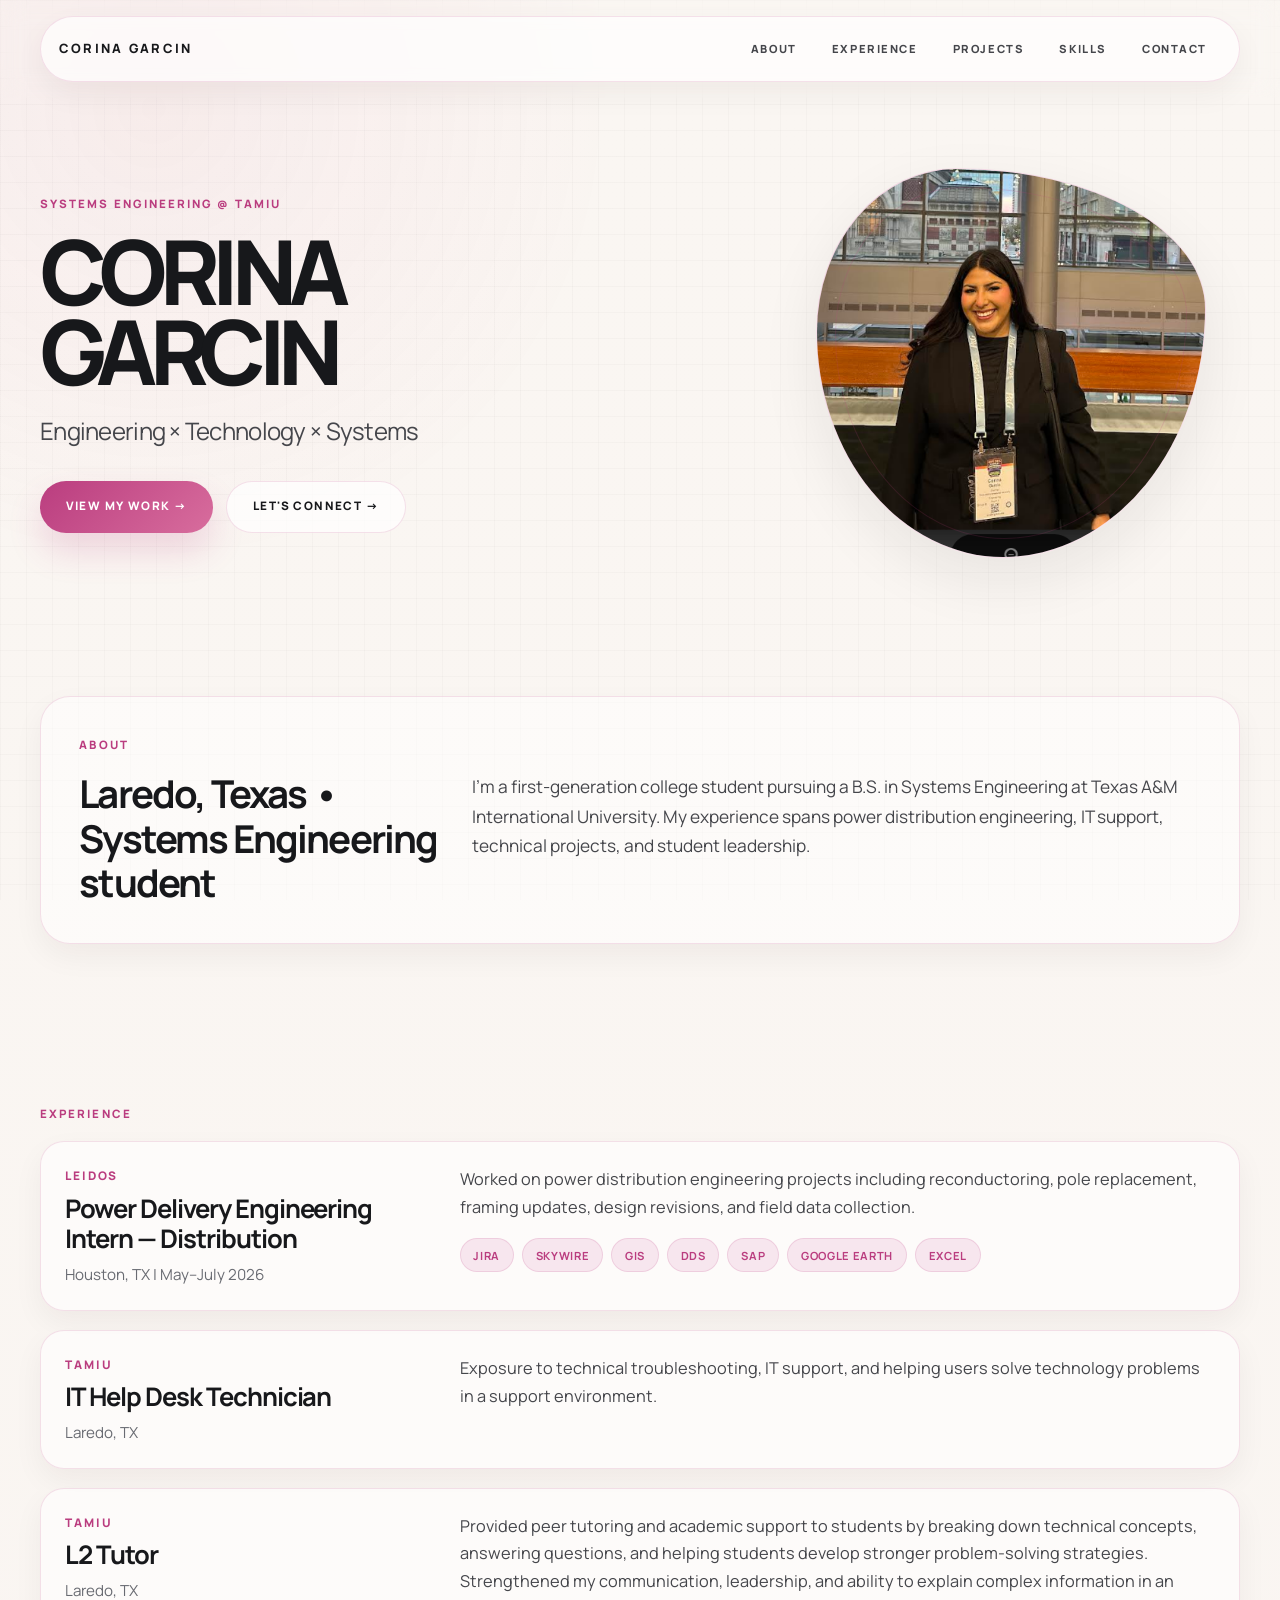
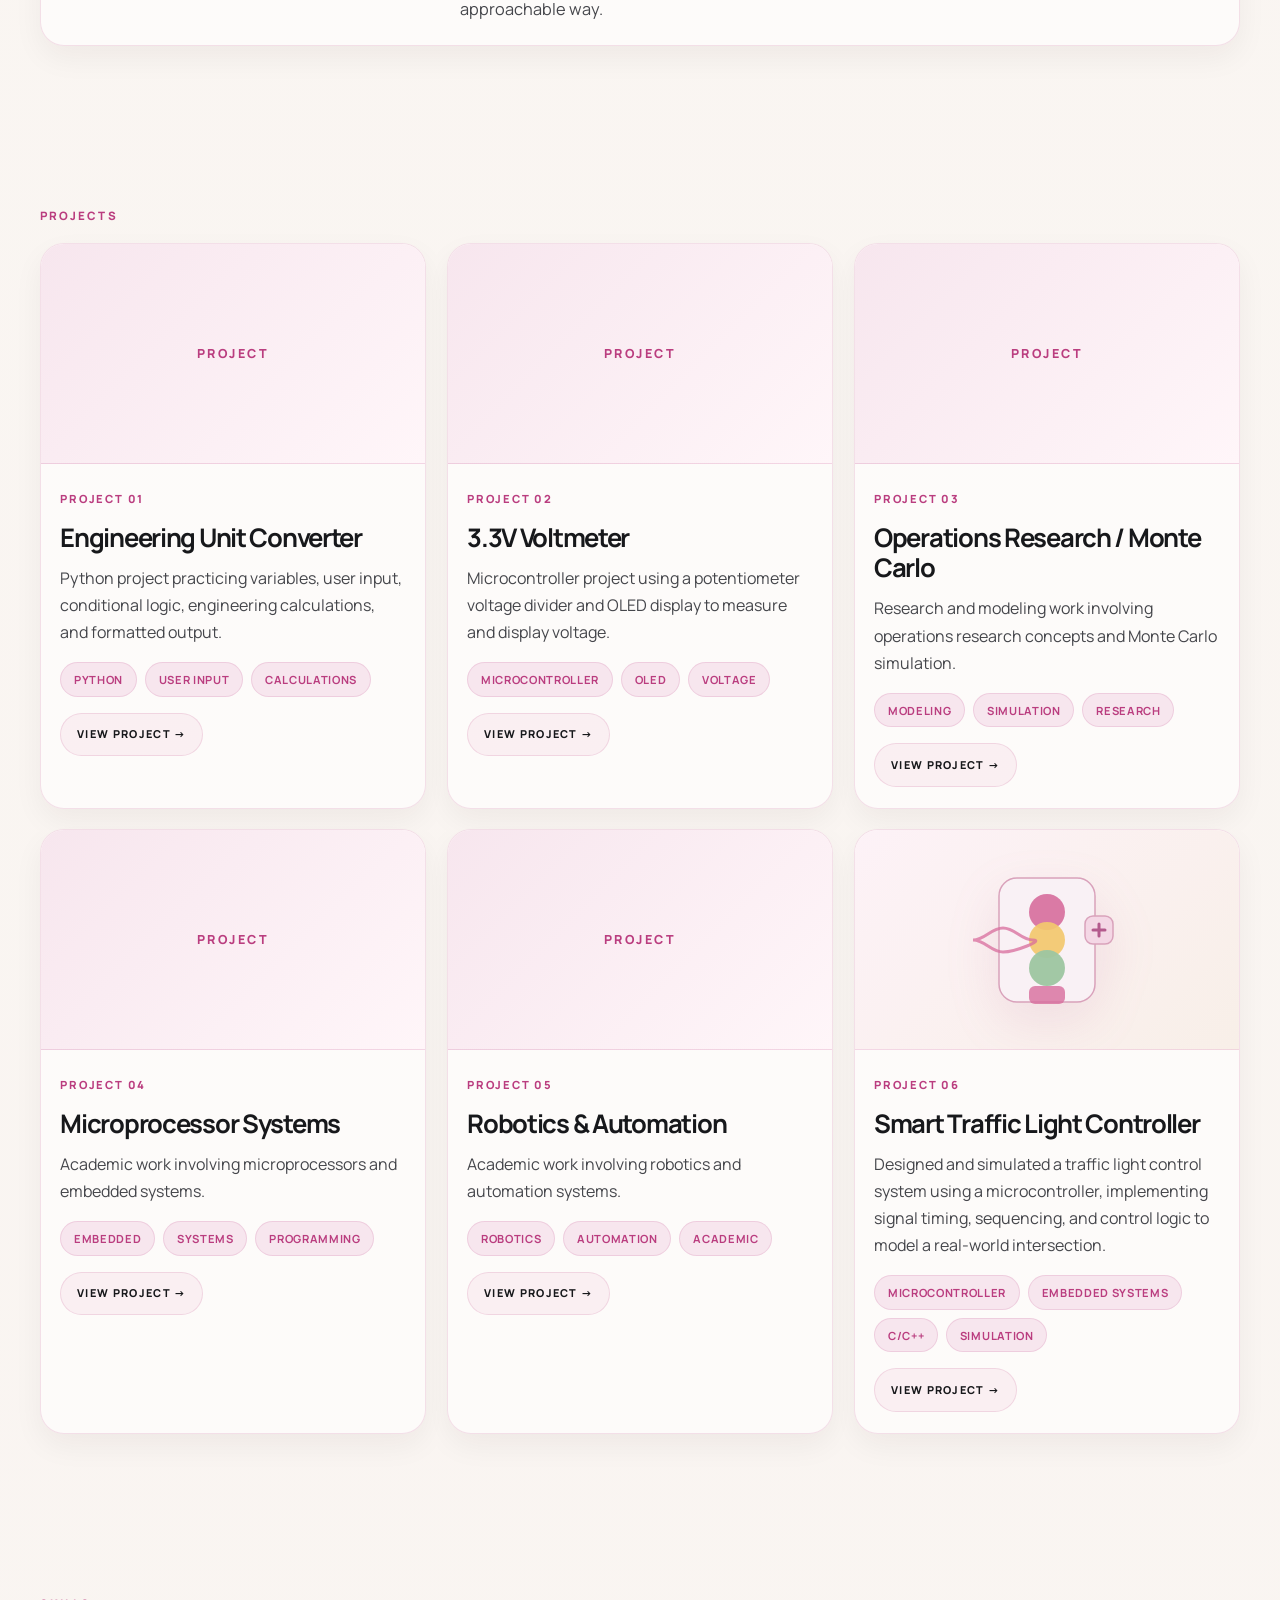
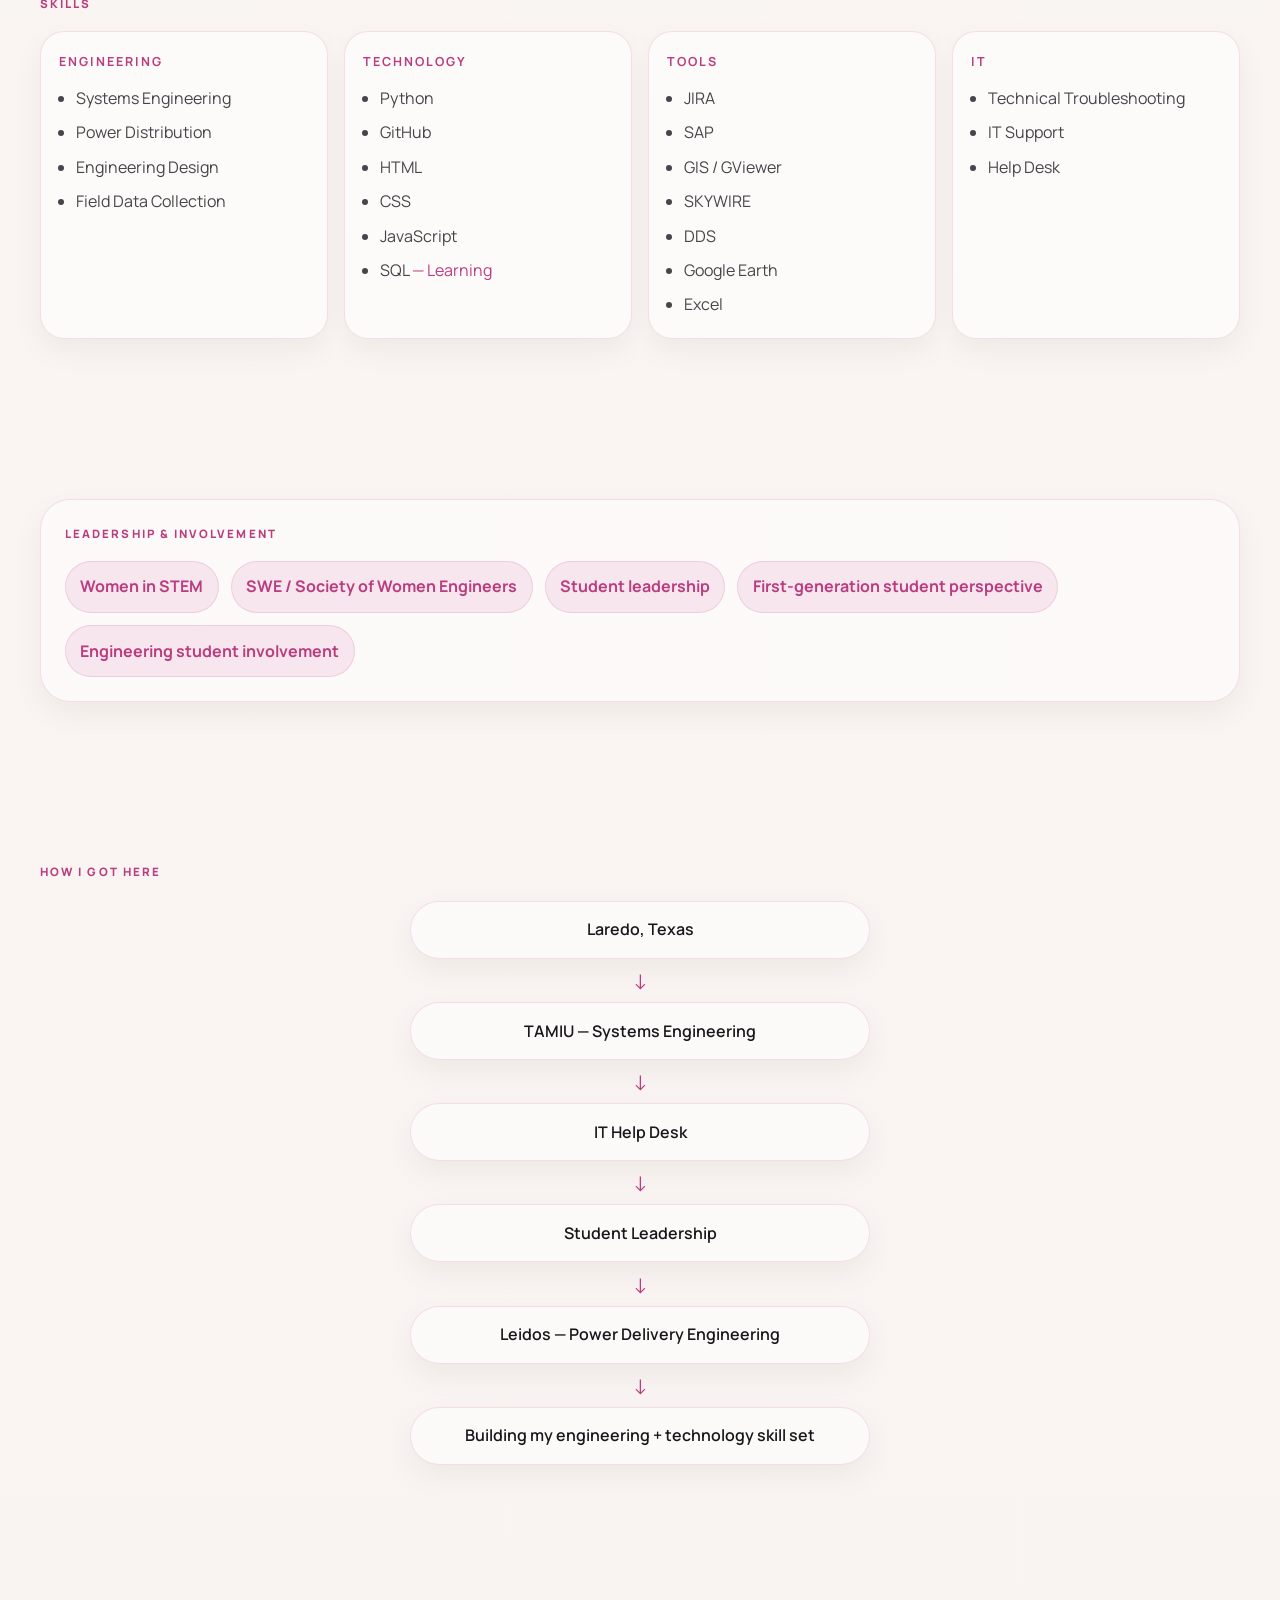
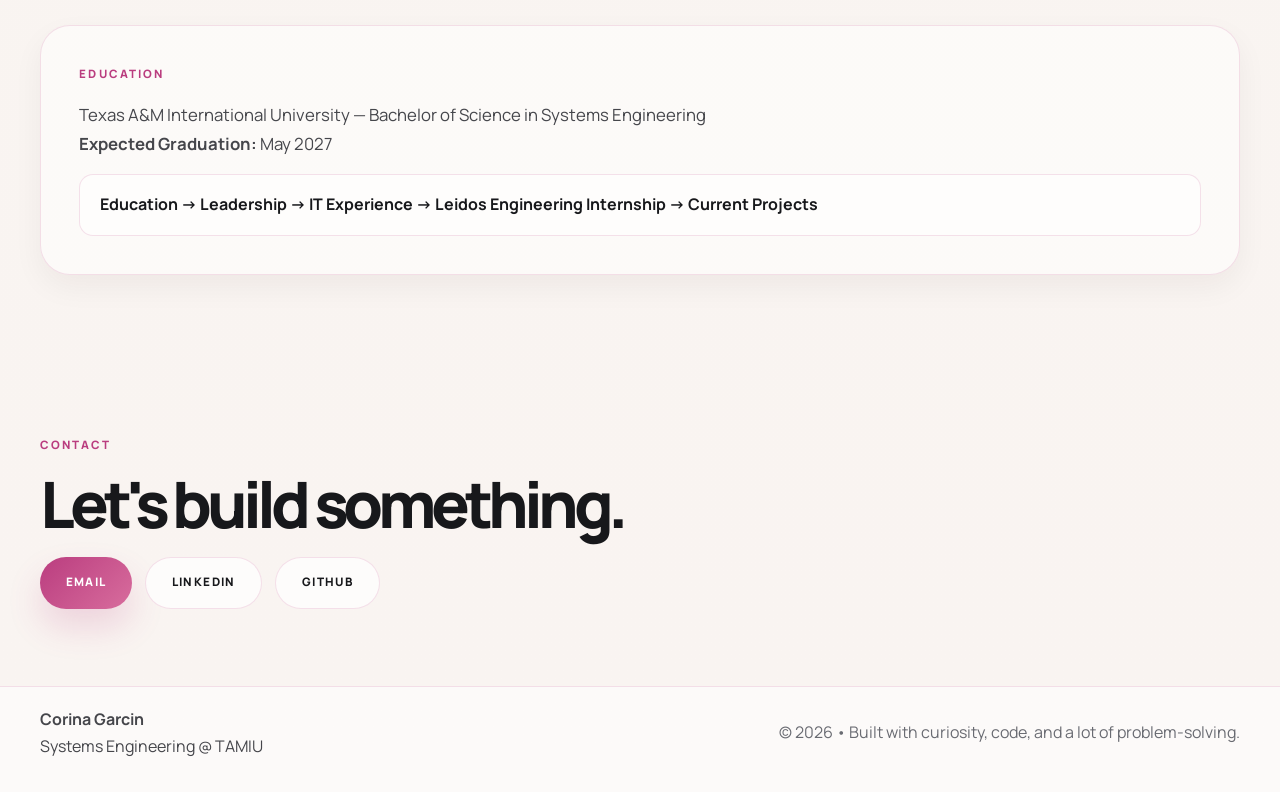
==== commit fe30f495: "Update portfolio profile image and project card" ====
--- a/index.html
+++ b/index.html
@@ -42,9 +42,7 @@
 
           <div class="hero-visual">
             <div class="photo-panel">
-              <!-- Place my profile photo here: images/profile.jpg -->
-              <!-- Recommended: use a square photo around 600x600 for the best crop. -->
-              <img src="images/profile.jpg" alt="Portrait of Corina Garcin" onerror="this.style.display='none'; this.parentElement.classList.add('placeholder');">
+              <img src="images/profile.jpg.png" alt="Portrait of Corina Garcin" onerror="this.style.display='none'; this.parentElement.classList.add('placeholder');">
             </div>
           </div>
         </div>
@@ -199,6 +197,35 @@
                 <a class="mini-button" href="#">VIEW PROJECT →</a>
               </div>
             </article>
+
+            <article class="project-card traffic-card">
+              <div class="project-media traffic-media">
+                <div class="traffic-visual" aria-hidden="true">
+                  <svg viewBox="0 0 220 160" role="img" aria-label="Traffic light icon">
+                    <rect x="62" y="18" width="96" height="124" rx="18" fill="#f9f1f5" stroke="#d9a2bb" stroke-width="1.5"/>
+                    <circle cx="110" cy="52" r="18" fill="#d86d9d" opacity="0.9"/>
+                    <circle cx="110" cy="80" r="18" fill="#f3c86e" opacity="0.92"/>
+                    <circle cx="110" cy="108" r="18" fill="#9dc7a2" opacity="0.95"/>
+                    <rect x="92" y="126" width="36" height="18" rx="6" fill="#d86d9d" opacity="0.8"/>
+                    <rect x="148" y="56" width="28" height="28" rx="8" fill="#f4d7e5" stroke="#d9a2bb" stroke-width="1.5"/>
+                    <path d="M156 70h12M162 64v12" stroke="#b45a8d" stroke-width="3" stroke-linecap="round"/>
+                    <path d="M36 80c12 0 18-12 30-12s18 12 30 12-18 12-30 12-18-12-30-12Z" fill="none" stroke="#d86d9d" stroke-width="3" stroke-linecap="round" opacity="0.75"/>
+                  </svg>
+                </div>
+              </div>
+              <div class="project-content">
+                <span class="project-number">PROJECT 06</span>
+                <h3>Smart Traffic Light Controller</h3>
+                <p>Designed and simulated a traffic light control system using a microcontroller, implementing signal timing, sequencing, and control logic to model a real-world intersection.</p>
+                <ul class="tag-list small-tags">
+                  <li>Microcontroller</li>
+                  <li>Embedded Systems</li>
+                  <li>C/C++</li>
+                  <li>Simulation</li>
+                </ul>
+                <a class="mini-button" href="#">VIEW PROJECT →</a>
+              </div>
+            </article>
           </div>
         </div>
       </section>
--- a/styles.css
+++ b/styles.css
@@ -356,12 +356,43 @@
   box-shadow: var(--shadow);
 }
 
+.traffic-card {
+  transition: transform 0.28s ease, box-shadow 0.28s ease, border-color 0.28s ease;
+}
+
+.traffic-card:hover,
+.traffic-card:focus-within {
+  transform: translateY(-5px);
+  border-color: rgba(186, 61, 127, 0.22);
+  box-shadow: 0 20px 42px rgba(30, 22, 27, 0.08);
+}
+
 .project-media {
   position: relative;
   height: 220px;
   overflow: hidden;
   background: linear-gradient(135deg, var(--blush), #fff6f9);
   border-bottom: 1px solid var(--line);
+}
+
+.traffic-media {
+  display: grid;
+  place-items: center;
+  background: linear-gradient(135deg, #fdf2f7 0%, #f8efe8 100%);
+}
+
+.traffic-visual {
+  width: min(100%, 220px);
+  height: 160px;
+  display: grid;
+  place-items: center;
+  filter: drop-shadow(0 18px 24px rgba(184, 93, 140, 0.12));
+}
+
+.traffic-visual svg {
+  width: 100%;
+  height: 100%;
+  display: block;
 }
 
 .project-media img {
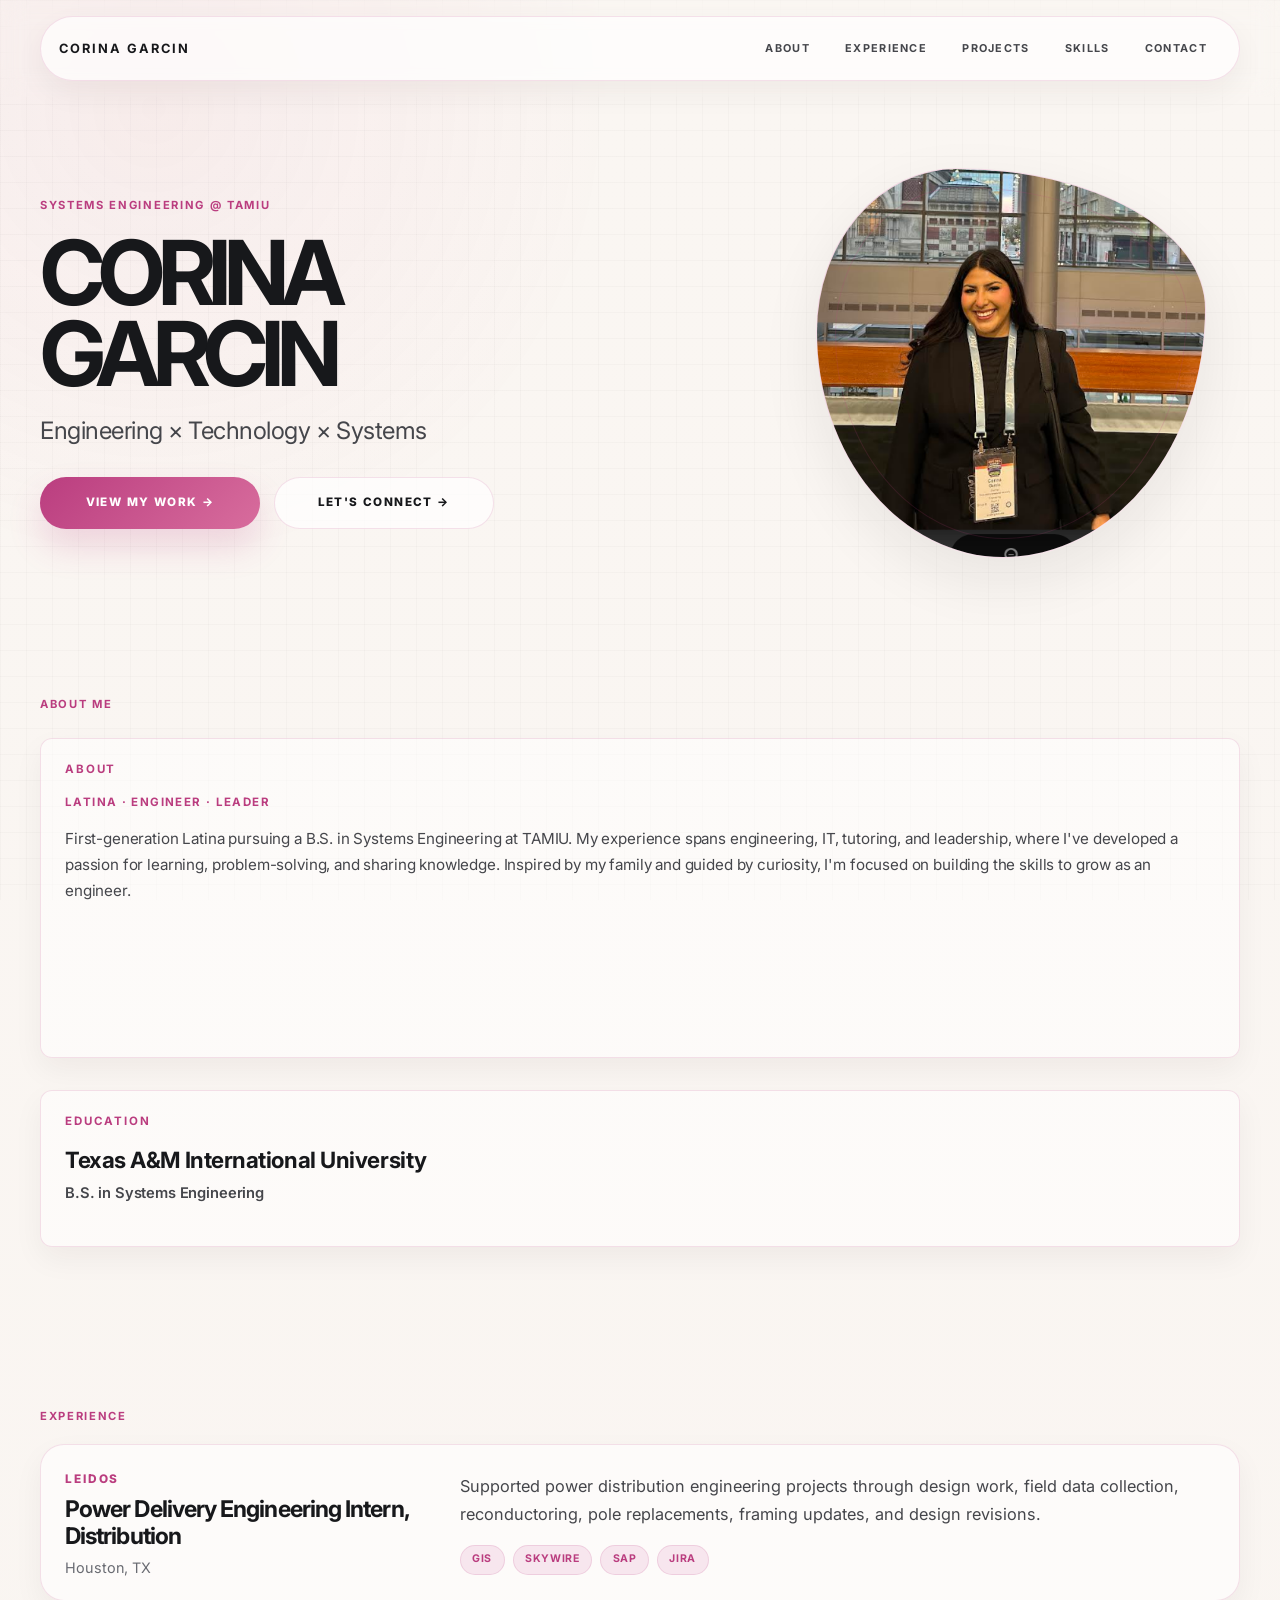
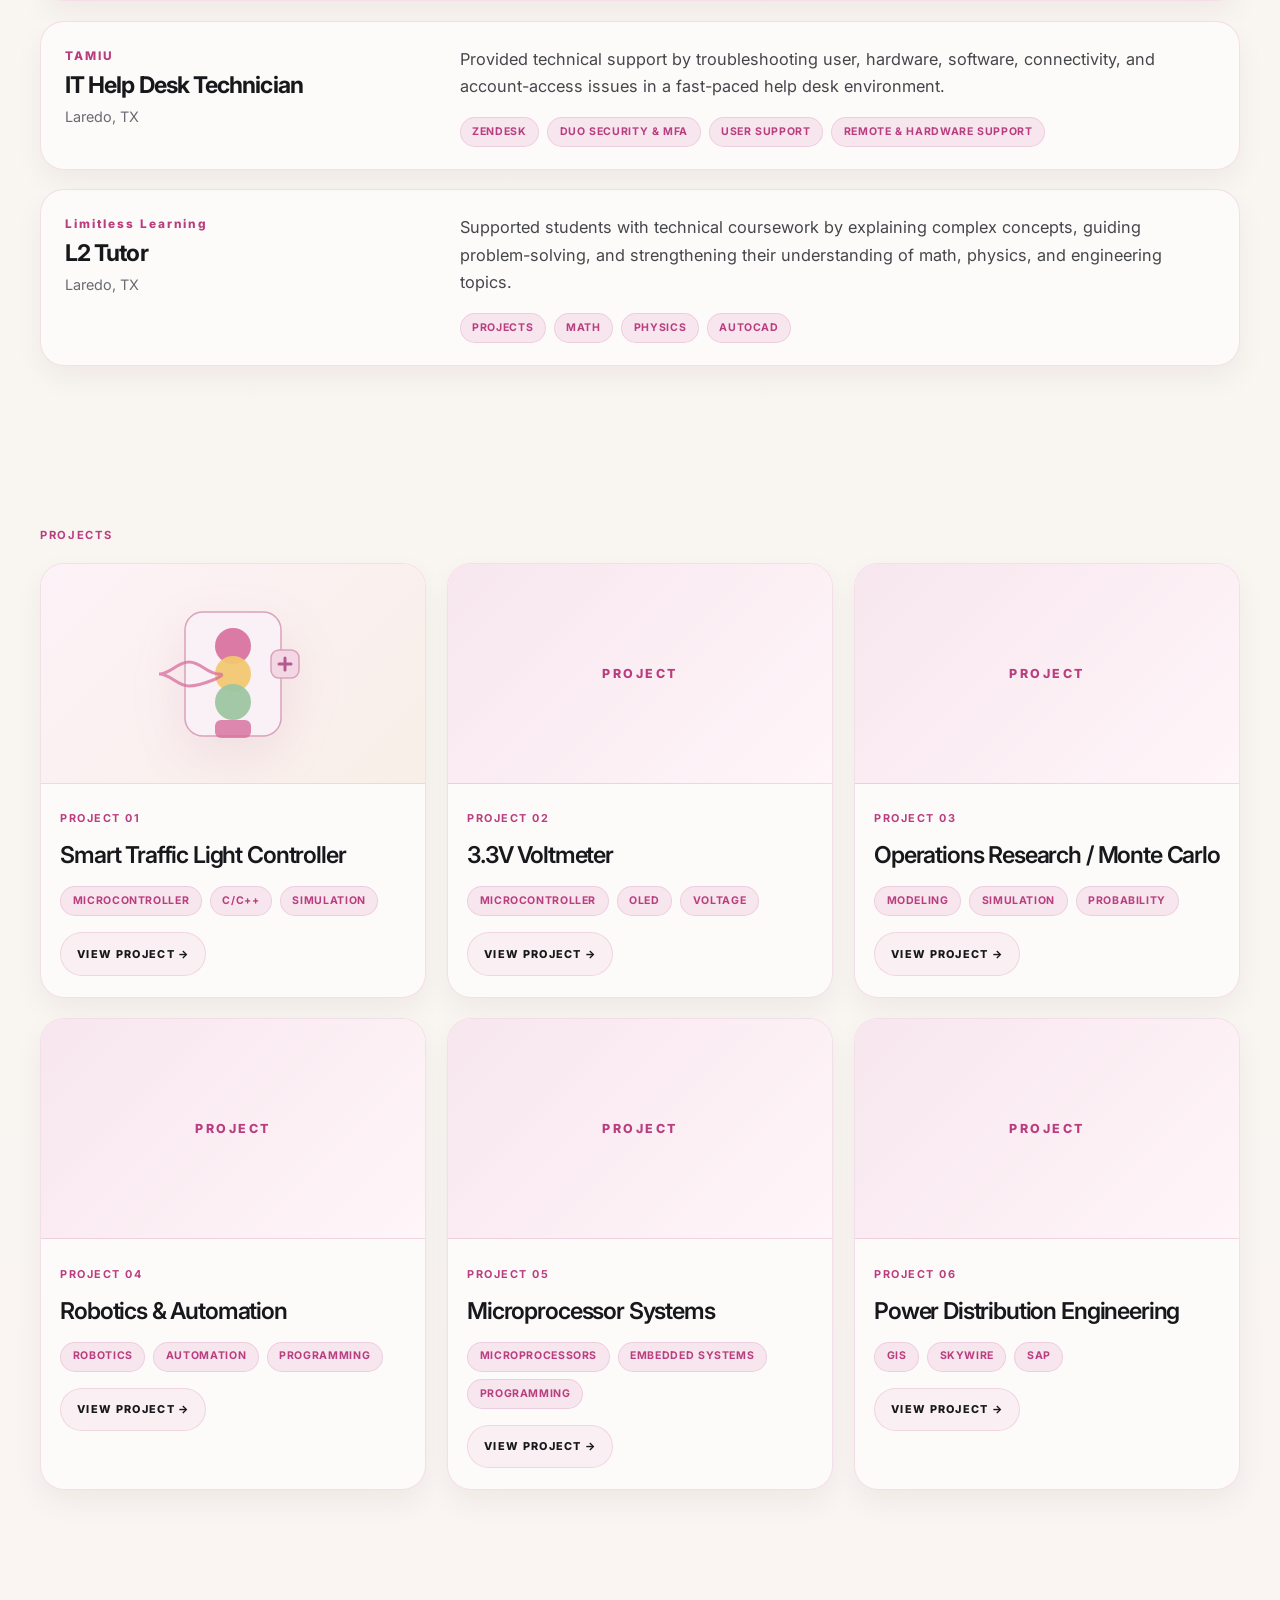
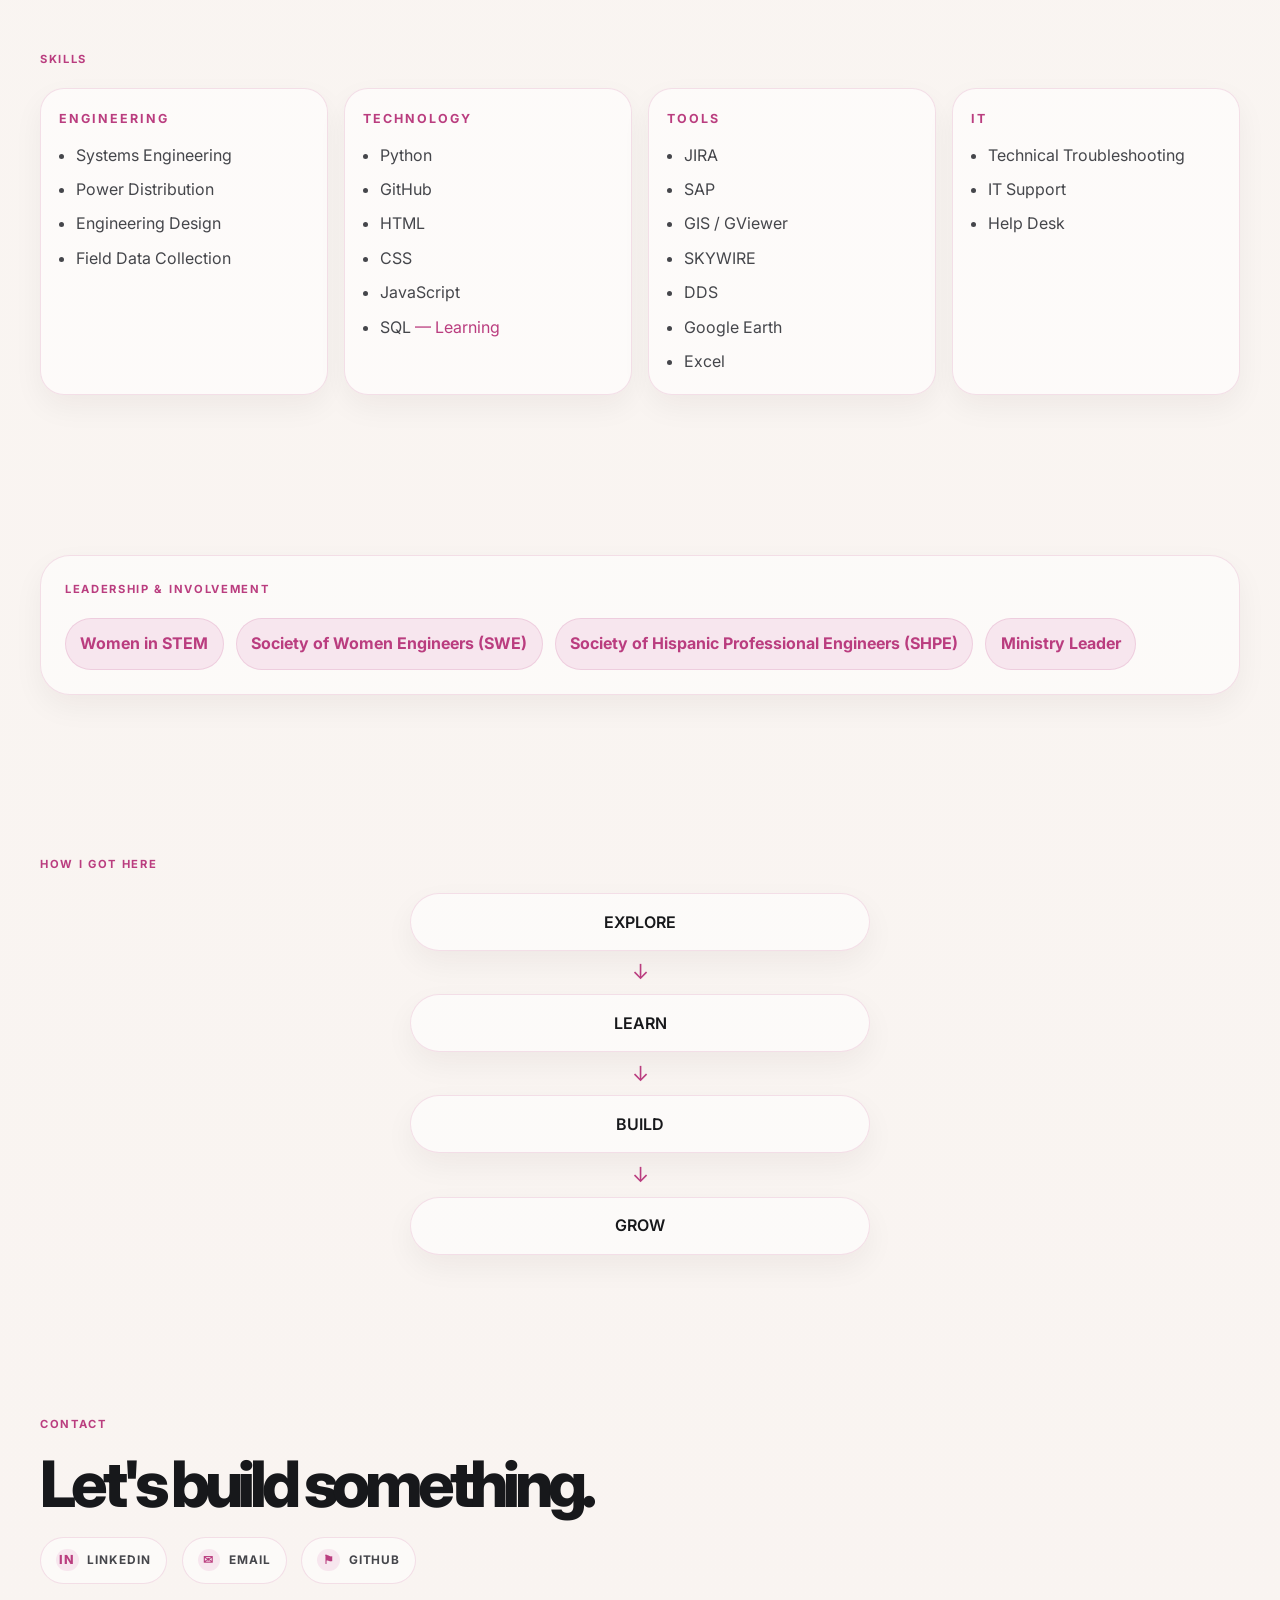
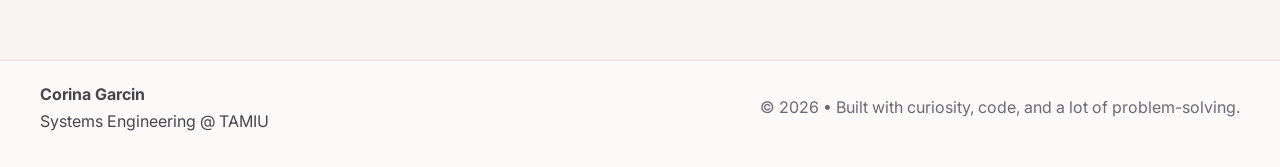
==== commit 1a329d5e: "Update portfolio experience and projects" ====
--- a/index.html
+++ b/index.html
@@ -49,11 +49,19 @@
       </section>
 
       <section class="section about-section" id="about">
-        <div class="container reveal editorial-block">
-          <div class="section-label">ABOUT</div>
-          <div class="about-grid">
-            <p class="about-kicker">Laredo, Texas • Systems Engineering student</p>
-            <p>I'm a first-generation college student pursuing a B.S. in Systems Engineering at Texas A&amp;M International University. My experience spans power distribution engineering, IT support, technical projects, and student leadership.</p>
+        <div class="container reveal">
+          <div class="section-label">ABOUT ME</div>
+          <div class="about-columns">
+            <div class="about-column about-card">
+              <div class="card-label">ABOUT</div>
+              <p class="about-intro">LATINA · ENGINEER · LEADER</p>
+              <p class="about-body">First-generation Latina pursuing a B.S. in Systems Engineering at TAMIU. My experience spans engineering, IT, tutoring, and leadership, where I've developed a passion for learning, problem-solving, and sharing knowledge. Inspired by my family and guided by curiosity, I'm focused on building the skills to grow as an engineer.</p>
+            </div>
+            <div class="about-column education-card">
+              <div class="card-label">EDUCATION</div>
+              <p class="education-title">Texas A&amp;M International University</p>
+              <p class="education-degree">B.S. in Systems Engineering</p>
+            </div>
           </div>
         </div>
       </section>
@@ -66,19 +74,16 @@
             <article class="timeline-item">
               <div class="timeline-meta">
                 <span class="company">LEIDOS</span>
-                <span class="role">Power Delivery Engineering Intern — Distribution</span>
-                <span class="location">Houston, TX | May–July 2026</span>
+                <span class="role">Power Delivery Engineering Intern, Distribution</span>
+                <span class="location">Houston, TX</span>
               </div>
               <div class="timeline-body">
-                <p>Worked on power distribution engineering projects including reconductoring, pole replacement, framing updates, design revisions, and field data collection.</p>
+                <p>Supported power distribution engineering projects through design work, field data collection, reconductoring, pole replacements, framing updates, and design revisions.</p>
                 <div class="tag-list">
+                  <span>GIS</span>
+                  <span>SKYwire</span>
+                  <span>SAP</span>
                   <span>JIRA</span>
-                  <span>SKYWIRE</span>
-                  <span>GIS</span>
-                  <span>DDS</span>
-                  <span>SAP</span>
-                  <span>Google Earth</span>
-                  <span>Excel</span>
                 </div>
               </div>
             </article>
@@ -90,18 +95,30 @@
                 <span class="location">Laredo, TX</span>
               </div>
               <div class="timeline-body">
-                <p>Exposure to technical troubleshooting, IT support, and helping users solve technology problems in a support environment.</p>
+                <p>Provided technical support by troubleshooting user, hardware, software, connectivity, and account-access issues in a fast-paced help desk environment.</p>
+                <div class="tag-list">
+                  <span>Zendesk</span>
+                  <span>Duo Security &amp; MFA</span>
+                  <span>User Support</span>
+                  <span>Remote &amp; Hardware Support</span>
+                </div>
               </div>
             </article>
 
             <article class="timeline-item">
               <div class="timeline-meta">
-                <span class="company">TAMIU</span>
+                <span class="company">Limitless Learning</span>
                 <span class="role">L2 Tutor</span>
                 <span class="location">Laredo, TX</span>
               </div>
               <div class="timeline-body">
-                <p>Provided peer tutoring and academic support to students by breaking down technical concepts, answering questions, and helping students develop stronger problem-solving strategies. Strengthened my communication, leadership, and ability to explain complex information in an approachable way.</p>
+                <p>Supported students with technical coursework by explaining complex concepts, guiding problem-solving, and strengthening their understanding of math, physics, and engineering topics.</p>
+                <div class="tag-list">
+                  <span>Projects</span>
+                  <span>Math</span>
+                  <span>Physics</span>
+                  <span>AutoCAD</span>
+                </div>
               </div>
             </article>
           </div>
@@ -113,91 +130,6 @@
           <div class="section-label">PROJECTS</div>
 
           <div class="project-grid">
-            <article class="project-card">
-              <div class="project-media">
-                <img src="images/project-unit-converter.jpg" alt="Engineering Unit Converter" onerror="this.style.display='none'; this.parentElement.classList.add('placeholder');">
-              </div>
-              <div class="project-content">
-                <span class="project-number">PROJECT 01</span>
-                <h3>Engineering Unit Converter</h3>
-                <p>Python project practicing variables, user input, conditional logic, engineering calculations, and formatted output.</p>
-                <ul class="tag-list small-tags">
-                  <li>Python</li>
-                  <li>User Input</li>
-                  <li>Calculations</li>
-                </ul>
-                <a class="mini-button" href="#">VIEW PROJECT →</a>
-              </div>
-            </article>
-
-            <article class="project-card">
-              <div class="project-media">
-                <img src="images/project-voltmeter.jpg" alt="Wokwi 3.3V Voltmeter" onerror="this.style.display='none'; this.parentElement.classList.add('placeholder');">
-              </div>
-              <div class="project-content">
-                <span class="project-number">PROJECT 02</span>
-                <h3>3.3V Voltmeter</h3>
-                <p>Microcontroller project using a potentiometer voltage divider and OLED display to measure and display voltage.</p>
-                <ul class="tag-list small-tags">
-                  <li>Microcontroller</li>
-                  <li>OLED</li>
-                  <li>Voltage</li>
-                </ul>
-                <a class="mini-button" href="#">VIEW PROJECT →</a>
-              </div>
-            </article>
-
-            <article class="project-card">
-              <div class="project-media">
-                <img src="images/project-operations-research.jpg" alt="Operations Research / Monte Carlo project" onerror="this.style.display='none'; this.parentElement.classList.add('placeholder');">
-              </div>
-              <div class="project-content">
-                <span class="project-number">PROJECT 03</span>
-                <h3>Operations Research / Monte Carlo</h3>
-                <p>Research and modeling work involving operations research concepts and Monte Carlo simulation.</p>
-                <ul class="tag-list small-tags">
-                  <li>Modeling</li>
-                  <li>Simulation</li>
-                  <li>Research</li>
-                </ul>
-                <a class="mini-button" href="#">VIEW PROJECT →</a>
-              </div>
-            </article>
-
-            <article class="project-card">
-              <div class="project-media">
-                <img src="images/project-embedded.jpg" alt="Microprocessor systems project" onerror="this.style.display='none'; this.parentElement.classList.add('placeholder');">
-              </div>
-              <div class="project-content">
-                <span class="project-number">PROJECT 04</span>
-                <h3>Microprocessor Systems</h3>
-                <p>Academic work involving microprocessors and embedded systems.</p>
-                <ul class="tag-list small-tags">
-                  <li>Embedded</li>
-                  <li>Systems</li>
-                  <li>Programming</li>
-                </ul>
-                <a class="mini-button" href="#">VIEW PROJECT →</a>
-              </div>
-            </article>
-
-            <article class="project-card">
-              <div class="project-media">
-                <img src="images/project-robotics.jpg" alt="Robotics and automation project" onerror="this.style.display='none'; this.parentElement.classList.add('placeholder');">
-              </div>
-              <div class="project-content">
-                <span class="project-number">PROJECT 05</span>
-                <h3>Robotics &amp; Automation</h3>
-                <p>Academic work involving robotics and automation systems.</p>
-                <ul class="tag-list small-tags">
-                  <li>Robotics</li>
-                  <li>Automation</li>
-                  <li>Academic</li>
-                </ul>
-                <a class="mini-button" href="#">VIEW PROJECT →</a>
-              </div>
-            </article>
-
             <article class="project-card traffic-card">
               <div class="project-media traffic-media">
                 <div class="traffic-visual" aria-hidden="true">
@@ -214,14 +146,92 @@
                 </div>
               </div>
               <div class="project-content">
-                <span class="project-number">PROJECT 06</span>
+                <span class="project-number">PROJECT 01</span>
                 <h3>Smart Traffic Light Controller</h3>
-                <p>Designed and simulated a traffic light control system using a microcontroller, implementing signal timing, sequencing, and control logic to model a real-world intersection.</p>
                 <ul class="tag-list small-tags">
                   <li>Microcontroller</li>
-                  <li>Embedded Systems</li>
                   <li>C/C++</li>
                   <li>Simulation</li>
+                </ul>
+                <a class="mini-button" href="#">VIEW PROJECT →</a>
+              </div>
+            </article>
+
+            <article class="project-card">
+              <div class="project-media">
+                <img src="images/project-voltmeter.jpg" alt="3.3V Voltmeter" onerror="this.style.display='none'; this.parentElement.classList.add('placeholder');">
+              </div>
+              <div class="project-content">
+                <span class="project-number">PROJECT 02</span>
+                <h3>3.3V Voltmeter</h3>
+                <ul class="tag-list small-tags">
+                  <li>Microcontroller</li>
+                  <li>OLED</li>
+                  <li>Voltage</li>
+                </ul>
+                <a class="mini-button" href="#">VIEW PROJECT →</a>
+              </div>
+            </article>
+
+            <article class="project-card">
+              <div class="project-media">
+                <img src="images/project-operations-research.jpg" alt="Operations Research / Monte Carlo project" onerror="this.style.display='none'; this.parentElement.classList.add('placeholder');">
+              </div>
+              <div class="project-content">
+                <span class="project-number">PROJECT 03</span>
+                <h3>Operations Research / Monte Carlo</h3>
+                <ul class="tag-list small-tags">
+                  <li>Modeling</li>
+                  <li>Simulation</li>
+                  <li>Probability</li>
+                </ul>
+                <a class="mini-button" href="#">VIEW PROJECT →</a>
+              </div>
+            </article>
+
+            <article class="project-card">
+              <div class="project-media">
+                <img src="images/project-robotics.jpg" alt="Robotics and automation project" onerror="this.style.display='none'; this.parentElement.classList.add('placeholder');">
+              </div>
+              <div class="project-content">
+                <span class="project-number">PROJECT 04</span>
+                <h3>Robotics &amp; Automation</h3>
+                <ul class="tag-list small-tags">
+                  <li>Robotics</li>
+                  <li>Automation</li>
+                  <li>Programming</li>
+                </ul>
+                <a class="mini-button" href="#">VIEW PROJECT →</a>
+              </div>
+            </article>
+
+            <article class="project-card">
+              <div class="project-media">
+                <img src="images/project-embedded.jpg" alt="Microprocessor systems project" onerror="this.style.display='none'; this.parentElement.classList.add('placeholder');">
+              </div>
+              <div class="project-content">
+                <span class="project-number">PROJECT 05</span>
+                <h3>Microprocessor Systems</h3>
+                <ul class="tag-list small-tags">
+                  <li>Microprocessors</li>
+                  <li>Embedded Systems</li>
+                  <li>Programming</li>
+                </ul>
+                <a class="mini-button" href="#">VIEW PROJECT →</a>
+              </div>
+            </article>
+
+            <article class="project-card">
+              <div class="project-media">
+                <img src="images/project-power-distribution.jpg" alt="Power Distribution Engineering project" onerror="this.style.display='none'; this.parentElement.classList.add('placeholder');">
+              </div>
+              <div class="project-content">
+                <span class="project-number">PROJECT 06</span>
+                <h3>Power Distribution Engineering</h3>
+                <ul class="tag-list small-tags">
+                  <li>GIS</li>
+                  <li>SKYwire</li>
+                  <li>SAP</li>
                 </ul>
                 <a class="mini-button" href="#">VIEW PROJECT →</a>
               </div>
@@ -286,10 +296,9 @@
           <div class="section-label">LEADERSHIP &amp; INVOLVEMENT</div>
           <ul class="inline-list">
             <li>Women in STEM</li>
-            <li>SWE / Society of Women Engineers</li>
-            <li>Student leadership</li>
-            <li>First-generation student perspective</li>
-            <li>Engineering student involvement</li>
+            <li>Society of Women Engineers (SWE)</li>
+            <li>Society of Hispanic Professional Engineers (SHPE)</li>
+            <li>Ministry Leader</li>
           </ul>
         </div>
       </section>
@@ -298,38 +307,35 @@
         <div class="container reveal">
           <div class="section-label">HOW I GOT HERE</div>
           <div class="journey-visual">
-            <div class="node">Laredo, Texas</div>
+            <div class="node">EXPLORE</div>
             <div class="connector">↓</div>
-            <div class="node">TAMIU — Systems Engineering</div>
+            <div class="node">LEARN</div>
             <div class="connector">↓</div>
-            <div class="node">IT Help Desk</div>
+            <div class="node">BUILD</div>
             <div class="connector">↓</div>
-            <div class="node">Student Leadership</div>
-            <div class="connector">↓</div>
-            <div class="node">Leidos — Power Delivery Engineering</div>
-            <div class="connector">↓</div>
-            <div class="node">Building my engineering + technology skill set</div>
-          </div>
-        </div>
-      </section>
-
-      <section class="section" id="education">
-        <div class="container reveal editorial-block">
-          <div class="section-label">EDUCATION</div>
-          <p class="edu-copy">Texas A&amp;M International University — Bachelor of Science in Systems Engineering</p>
-          <p class="edu-copy"><strong>Expected Graduation:</strong> May 2027</p>
-          <div class="timeline-simple">Education → Leadership → IT Experience → Leidos Engineering Internship → Current Projects</div>
-        </div>
-      </section>
+            <div class="node">GROW</div>
+          </div>
+        </div>
+      </section>
+
 
       <section class="section contact-section" id="contact">
         <div class="container reveal">
           <div class="section-label">CONTACT</div>
           <p class="contact-tagline">Let's build something.</p>
-          <div class="contact-actions">
-            <a class="button primary" href="mailto:your.email@example.com">EMAIL</a>
-            <a class="button secondary" href="https://www.linkedin.com/in/corinagarcin/" target="_blank" rel="noreferrer">LINKEDIN</a>
-            <a class="button secondary" href="https://github.com/your-github" target="_blank" rel="noreferrer">GITHUB</a>
+          <div class="contact-actions minimal-contact-actions">
+            <a class="mini-contact-link" href="https://www.linkedin.com/in/corinagarcin/" target="_blank" rel="noreferrer" aria-label="Open Corina Garcin LinkedIn">
+              <span class="mini-contact-icon">in</span>
+              <span>LinkedIn</span>
+            </a>
+            <a class="mini-contact-link" href="mailto:corinagarcin2@gmail.com" aria-label="Email Corina Garcin">
+              <span class="mini-contact-icon">✉</span>
+              <span>Email</span>
+            </a>
+            <a class="mini-contact-link" href="https://github.com/corinagarcin2" target="_blank" rel="noreferrer" aria-label="Open Corina Garcin GitHub">
+              <span class="mini-contact-icon">⚑</span>
+              <span>GitHub</span>
+            </a>
           </div>
         </div>
       </section>
--- a/styles.css
+++ b/styles.css
@@ -1,4 +1,6 @@
-﻿:root {
+﻿@import url('https://fonts.googleapis.com/css2?family=Inter:wght@300;400;500;600;700;800&display=swap');
+
+:root {
   --cream: #f8f3ee;
   --cream-strong: #efe2db;
   --blush: #f7e6ee;
@@ -22,10 +24,13 @@
 html { scroll-behavior: smooth; }
 body {
   margin: 0;
-  font-family: 'Manrope', 'Segoe UI', sans-serif;
+  font-family: 'Inter', 'Avenir Next', 'Segoe UI', sans-serif;
   background: linear-gradient(180deg, #faf6f2 0%, #f9f4f1 100%);
   color: var(--charcoal);
   line-height: 1.7;
+  font-weight: 400;
+  -webkit-font-smoothing: antialiased;
+  text-rendering: optimizeLegibility;
 }
 
 body::before {
@@ -78,8 +83,8 @@
 
 .brand-name {
   font-size: 0.8rem;
-  font-weight: 800;
-  letter-spacing: 0.18em;
+  font-weight: 700;
+  letter-spacing: 0.16em;
   text-transform: uppercase;
 }
 
@@ -92,9 +97,9 @@
 }
 
 .main-nav a {
-  font-size: 0.7rem;
-  font-weight: 800;
-  letter-spacing: 0.14em;
+  font-size: 0.68rem;
+  font-weight: 700;
+  letter-spacing: 0.12em;
   text-transform: uppercase;
   color: var(--charcoal-soft);
   padding: 0.6rem 0.9rem;
@@ -127,10 +132,10 @@
 
 .eyebrow,
 .section-label {
-  margin: 0 0 1.1rem;
-  font-size: 0.72rem;
-  letter-spacing: 0.18em;
-  font-weight: 800;
+  margin: 0 0 1.15rem;
+  font-size: 0.7rem;
+  letter-spacing: 0.15em;
+  font-weight: 700;
   text-transform: uppercase;
   color: var(--pink-deep);
 }
@@ -139,15 +144,16 @@
   margin: 0;
   font-size: clamp(3.7rem, 7vw, 8rem);
   line-height: 0.9;
-  letter-spacing: -0.085em;
-  font-weight: 800;
+  letter-spacing: -0.08em;
+  font-weight: 700;
 }
 
 .intro {
   margin: 1.2rem 0 0;
   font-size: clamp(1.05rem, 2vw, 1.5rem);
   color: var(--charcoal-soft);
-  letter-spacing: -0.03em;
+  letter-spacing: -0.02em;
+  line-height: 1.45;
 }
 
 .cta-row {
@@ -156,6 +162,47 @@
   flex-wrap: wrap;
   gap: 0.85rem;
   margin-top: 1.8rem;
+}
+
+.hero-contact-row {
+  display: flex;
+  flex-wrap: wrap;
+  gap: 0.75rem;
+  margin-top: 1.3rem;
+}
+
+.quick-contact,
+.header-contact-link {
+  display: inline-flex;
+  align-items: center;
+  gap: 0.5rem;
+  padding: 0.52rem 0.8rem;
+  border-radius: 999px;
+  background: rgba(255,255,255,0.7);
+  border: 1px solid var(--line);
+  color: var(--charcoal-soft);
+  font-size: 0.68rem;
+  font-weight: 700;
+  letter-spacing: 0.08em;
+  text-transform: uppercase;
+  transition: transform 0.25s ease, box-shadow 0.25s ease, border-color 0.25s ease;
+}
+
+.quick-contact:hover,
+.quick-contact:focus-visible,
+.header-contact-link:hover,
+.header-contact-link:focus-visible {
+  transform: translateY(-2px);
+  border-color: rgba(186, 61, 127, 0.2);
+  box-shadow: var(--shadow-soft);
+}
+
+.contact-icon,
+.button-icon {
+  display: inline-flex;
+  align-items: center;
+  justify-content: center;
+  font-size: 0.9rem;
 }
 
 .button {
@@ -241,26 +288,129 @@
   box-shadow: var(--shadow-soft);
 }
 
-.about-grid {
-  display: grid;
-  grid-template-columns: minmax(220px, 0.75fr) minmax(0, 1.5fr);
-  gap: 1.8rem;
-  align-items: start;
+.about-columns {
+  display: grid;
+  grid-template-columns: 1fr;
+  gap: 2rem;
+  margin-top: 1.5rem;
+}
+
+.about-column {
+  display: flex;
+  flex-direction: column;
+  padding: 1.5rem;
+  border-radius: 12px;
+  border: 1px solid var(--line);
+  background: rgba(255, 255, 255, 0.52);
+  box-shadow: var(--shadow-soft);
+  min-height: 320px;
+  transition: transform 0.25s ease, box-shadow 0.25s ease;
+}
+
+.education-card {
+  min-height: auto;
+}
+
+.about-column:hover {
+  transform: translateY(-2px);
+  box-shadow: 0 4px 12px rgba(0, 0, 0, 0.08);
+}
+
+.card-label {
+  margin: 0 0 1rem 0;
+  font-size: 0.72rem;
+  font-weight: 700;
+  letter-spacing: 0.16em;
+  text-transform: uppercase;
+  color: var(--pink-deep);
+  line-height: 1.2;
 }
 
 .about-kicker {
+  margin: 0 0 0.5rem 0;
+  font-size: clamp(1.3rem, 2.5vw, 1.8rem);
+  line-height: 1.2;
+  letter-spacing: -0.04em;
+  font-weight: 700;
+  color: var(--charcoal);
+}
+
+.about-intro {
+  margin: 0 0 0.9rem 0;
+  font-size: 0.72rem;
+  font-weight: 700;
+  letter-spacing: 0.12em;
+  text-transform: uppercase;
+  color: var(--pink-deep);
+  line-height: 1.6;
+}
+
+.about-body {
   margin: 0;
-  font-size: clamp(1.3rem, 3vw, 2.4rem);
-  line-height: 1.15;
-  letter-spacing: -0.05em;
-  font-weight: 700;
-}
-
-.about-grid p:last-child {
+  font-size: 0.95rem;
+  line-height: 1.7;
+  font-weight: 400;
+  color: var(--charcoal-soft);
+  letter-spacing: -0.01em;
+}
+
+.education-title {
+  margin: 0 0 0.4rem 0;
+  font-size: clamp(1rem, 2vw, 1.4rem);
+  font-weight: 700;
+  line-height: 1.3;
+  color: var(--charcoal);
+  letter-spacing: -0.02em;
+}
+
+.education-degree {
+  margin: 0 0 1rem 0;
+  font-size: 0.92rem;
+  font-weight: 600;
+  color: var(--charcoal-soft);
+  letter-spacing: -0.01em;
+}
+
+.education-divider {
+  width: 100%;
+  height: 1px;
+  background: var(--line);
+  margin: 1rem 0;
+}
+
+.education-detail {
+  display: flex;
+  flex-direction: column;
+  gap: 0.3rem;
+}
+
+.education-label {
+  display: block;
+  font-size: 0.68rem;
+  font-weight: 600;
+  letter-spacing: 0.08em;
+  text-transform: uppercase;
+  color: var(--pink-deep);
+}
+
+.education-value {
   margin: 0;
-  font-size: 1.08rem;
-  color: var(--charcoal-soft);
-  max-width: 760px;
+  font-size: 1rem;
+  font-weight: 700;
+  color: var(--charcoal);
+  letter-spacing: -0.01em;
+}
+
+@media (max-width: 768px) {
+  .about-columns {
+    grid-template-columns: 1fr;
+    gap: 1.5rem;
+  }
+
+  .about-column {
+    min-height: auto;
+    padding: 1.2rem;
+  }
 }
 
 .timeline {
@@ -277,12 +427,20 @@
   border: 1px solid var(--line);
   border-radius: var(--radius-lg);
   box-shadow: var(--shadow-soft);
+  transition: transform 0.28s ease, box-shadow 0.28s ease, border-color 0.28s ease;
+}
+
+.timeline-item:hover,
+.timeline-item:focus-within {
+  transform: translateY(-4px);
+  border-color: rgba(186, 61, 127, 0.22);
+  box-shadow: var(--shadow-soft);
 }
 
 .timeline-meta {
   display: flex;
   flex-direction: column;
-  gap: 0.45rem;
+  gap: 0.4rem;
 }
 
 .company {
@@ -293,7 +451,7 @@
 }
 
 .role {
-  font-size: clamp(1.3rem, 2vw, 1.8rem);
+  font-size: clamp(1.24rem, 1.8vw, 1.7rem);
   line-height: 1.2;
   letter-spacing: -0.04em;
   font-weight: 700;
@@ -301,19 +459,27 @@
 
 .location {
   color: var(--charcoal-muted);
-  font-size: 0.95rem;
+  font-size: 0.9rem;
+  line-height: 1.5;
+}
+
+.timeline-body {
+  display: flex;
+  flex-direction: column;
+  justify-content: center;
 }
 
 .timeline-body p {
   margin: 0;
   font-size: 1.02rem;
+  line-height: 1.7;
   color: var(--charcoal-soft);
 }
 
 .tag-list {
   display: flex;
   flex-wrap: wrap;
-  gap: 0.5rem;
+  gap: 0.45rem 0.5rem;
   list-style: none;
   padding: 0;
   margin: 1rem 0 0;
@@ -323,15 +489,19 @@
 .tag-list li {
   display: inline-flex;
   align-items: center;
+  justify-content: center;
+  min-height: 30px;
   border-radius: 999px;
   background: var(--blush);
   border: 1px solid var(--line);
   color: var(--pink-deep);
-  padding: 0.42rem 0.8rem;
-  font-size: 0.7rem;
+  padding: 0.34rem 0.72rem;
+  font-size: 0.66rem;
+  line-height: 1;
   font-weight: 700;
   letter-spacing: 0.06em;
   text-transform: uppercase;
+  white-space: nowrap;
 }
 
 .project-grid {
@@ -424,21 +594,23 @@
 
 .project-number {
   color: var(--pink-deep);
-  font-size: 0.7rem;
-  letter-spacing: 0.16em;
-  font-weight: 800;
+  font-size: 0.68rem;
+  letter-spacing: 0.14em;
+  font-weight: 700;
 }
 
 .project-content h3 {
   margin: 0.75rem 0 0.7rem;
-  font-size: clamp(1.5rem, 2vw, 2rem);
+  font-size: clamp(1.45rem, 1.8vw, 1.9rem);
   line-height: 1.2;
   letter-spacing: -0.05em;
+  font-weight: 600;
 }
 
 .project-content p {
   margin: 0 0 0.9rem;
   color: var(--charcoal-soft);
+  line-height: 1.7;
 }
 
 .small-tags { margin-bottom: 1rem; }
@@ -528,6 +700,13 @@
   border: 1px solid var(--line);
   box-shadow: var(--shadow-soft);
   font-weight: 600;
+  transition: transform 0.25s ease, box-shadow 0.25s ease;
+}
+
+.node:hover,
+.node:focus-visible {
+  transform: translateY(-2px);
+  box-shadow: var(--shadow-soft);
 }
 
 .connector {
@@ -568,6 +747,78 @@
   display: flex;
   flex-wrap: wrap;
   gap: 0.8rem;
+}
+
+.minimal-contact-actions {
+  display: flex;
+  flex-wrap: wrap;
+  gap: 0.9rem;
+  align-items: center;
+}
+
+.mini-contact-link {
+  display: inline-flex;
+  align-items: center;
+  gap: 0.55rem;
+  padding: 0.7rem 0.95rem;
+  border-radius: 999px;
+  border: 1px solid var(--line);
+  background: rgba(255,255,255,0.52);
+  color: var(--charcoal-soft);
+  font-size: 0.74rem;
+  font-weight: 700;
+  letter-spacing: 0.08em;
+  text-transform: uppercase;
+  transition: transform 0.25s ease, border-color 0.25s ease, box-shadow 0.25s ease;
+}
+
+.mini-contact-link:hover,
+.mini-contact-link:focus-visible {
+  transform: translateY(-2px);
+  border-color: rgba(186, 61, 127, 0.2);
+  box-shadow: var(--shadow-soft);
+}
+
+.mini-contact-icon {
+  display: inline-flex;
+  align-items: center;
+  justify-content: center;
+  width: 1.4rem;
+  height: 1.4rem;
+  border-radius: 50%;
+  background: var(--blush);
+  color: var(--pink-deep);
+  font-size: 0.78rem;
+  font-weight: 800;
+  line-height: 1;
+}
+
+.button.primary,
+.button.secondary {
+  min-width: 220px;
+}
+
+.button.primary .button-icon,
+.button.secondary .button-icon {
+  font-size: 1rem;
+}
+
+@media (max-width: 720px) {
+  .button.primary,
+  .button.secondary {
+    min-width: 0;
+    width: 100%;
+  }
+
+  .minimal-contact-actions {
+    flex-direction: column;
+    align-items: stretch;
+  }
+
+  .mini-contact-link {
+    justify-content: center;
+    width: 100%;
+  }
 }
 
 .site-footer {
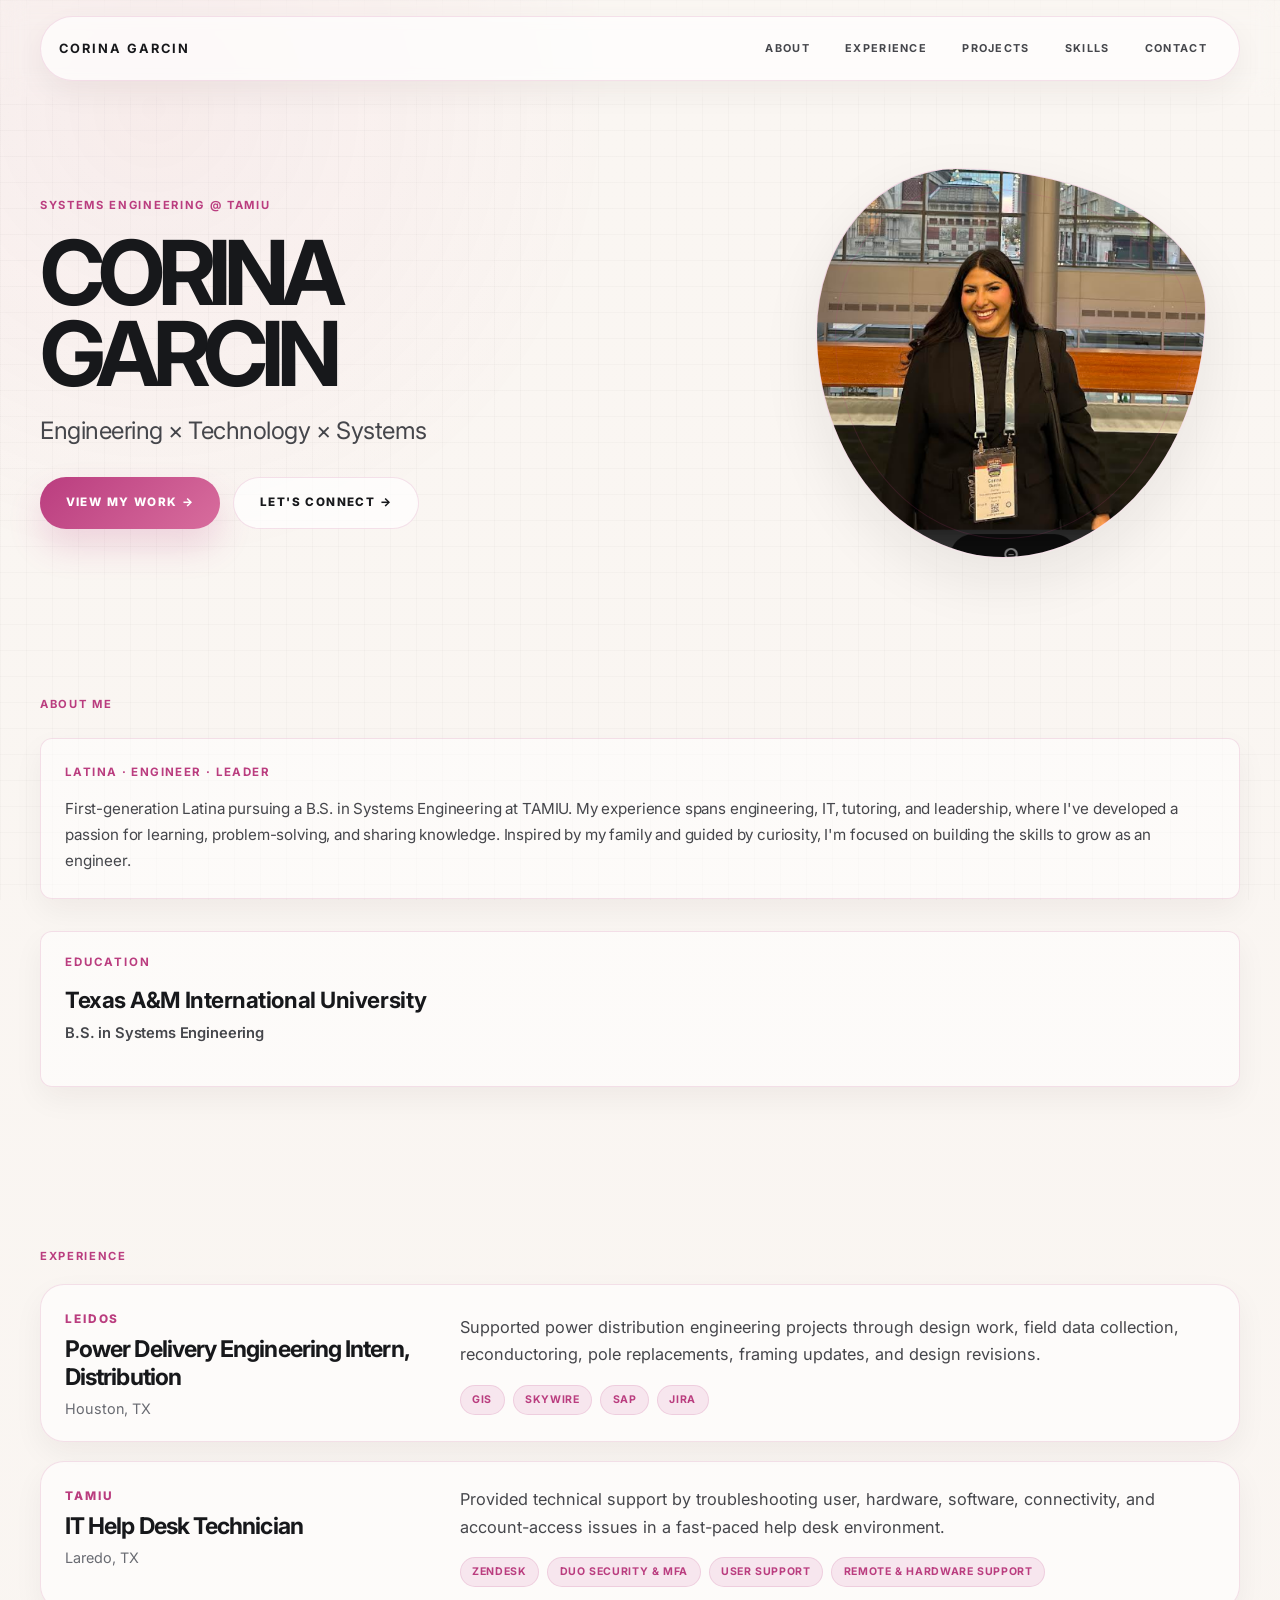
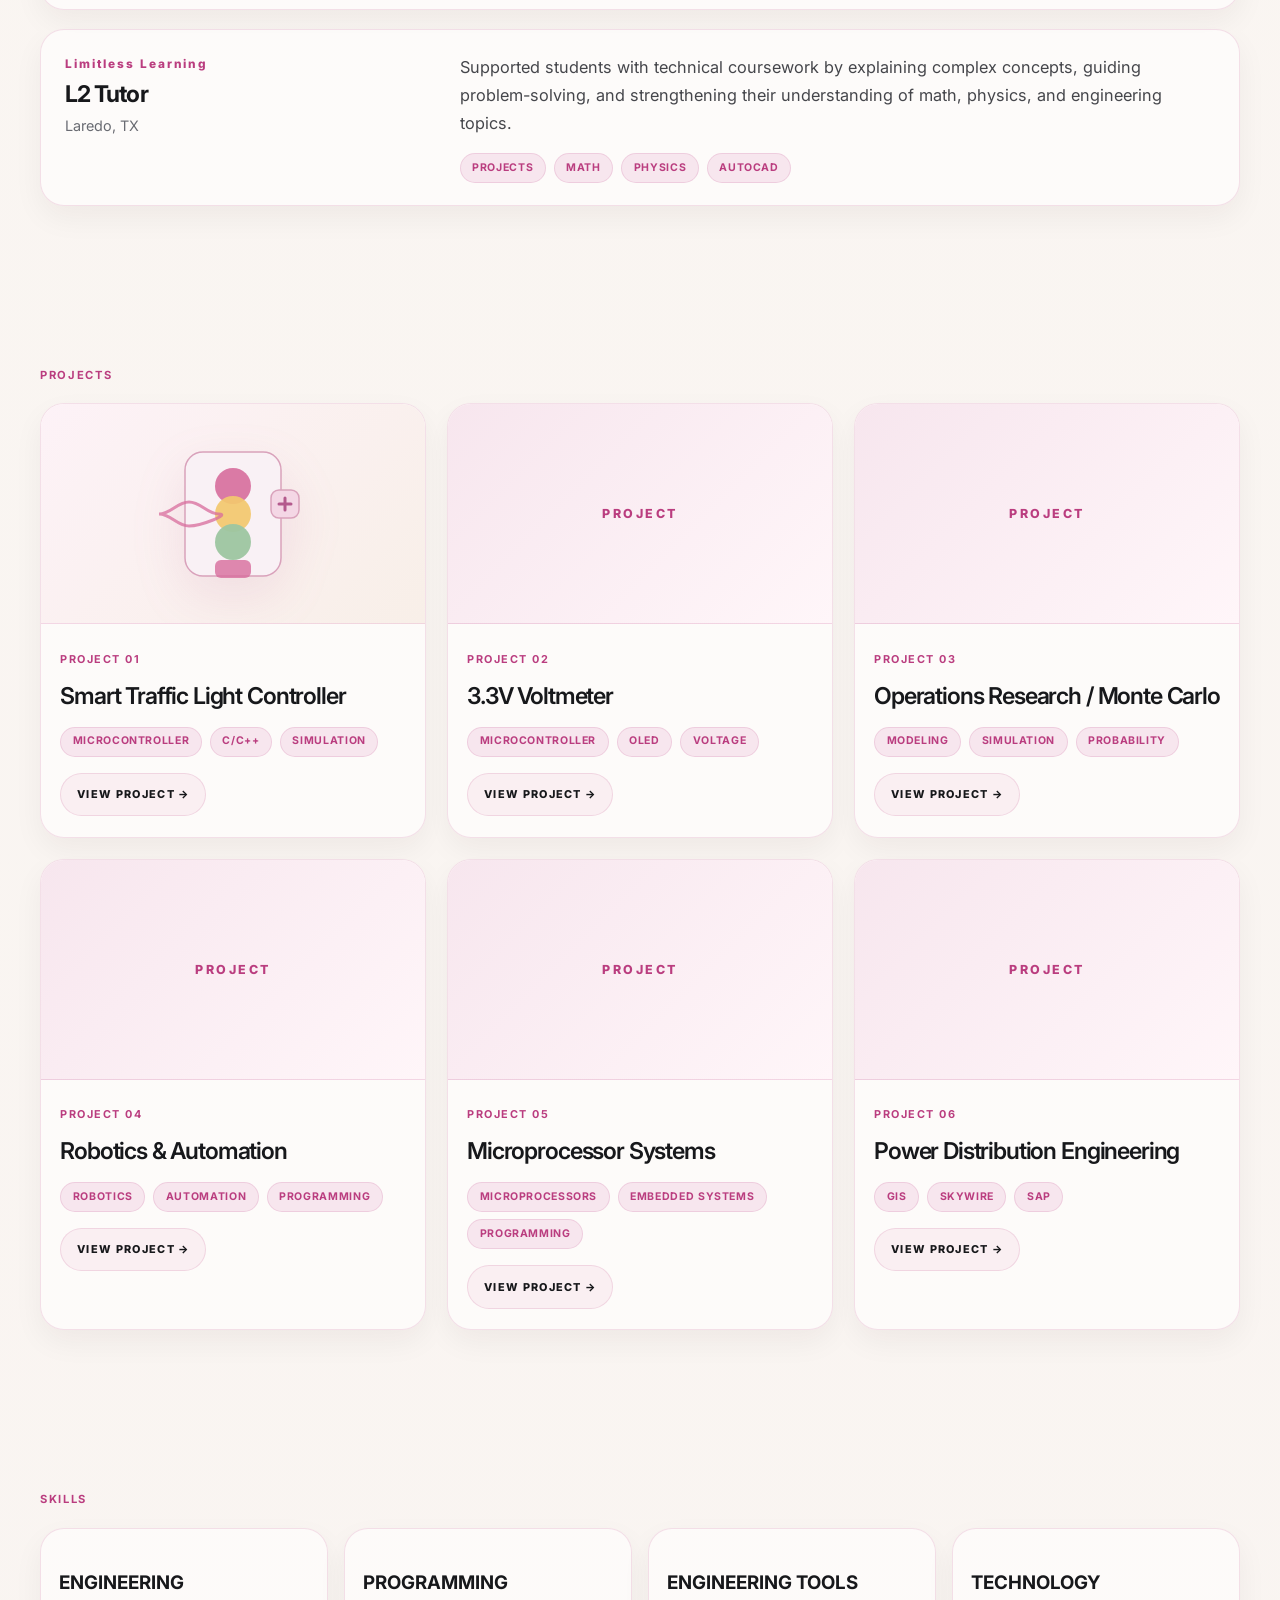
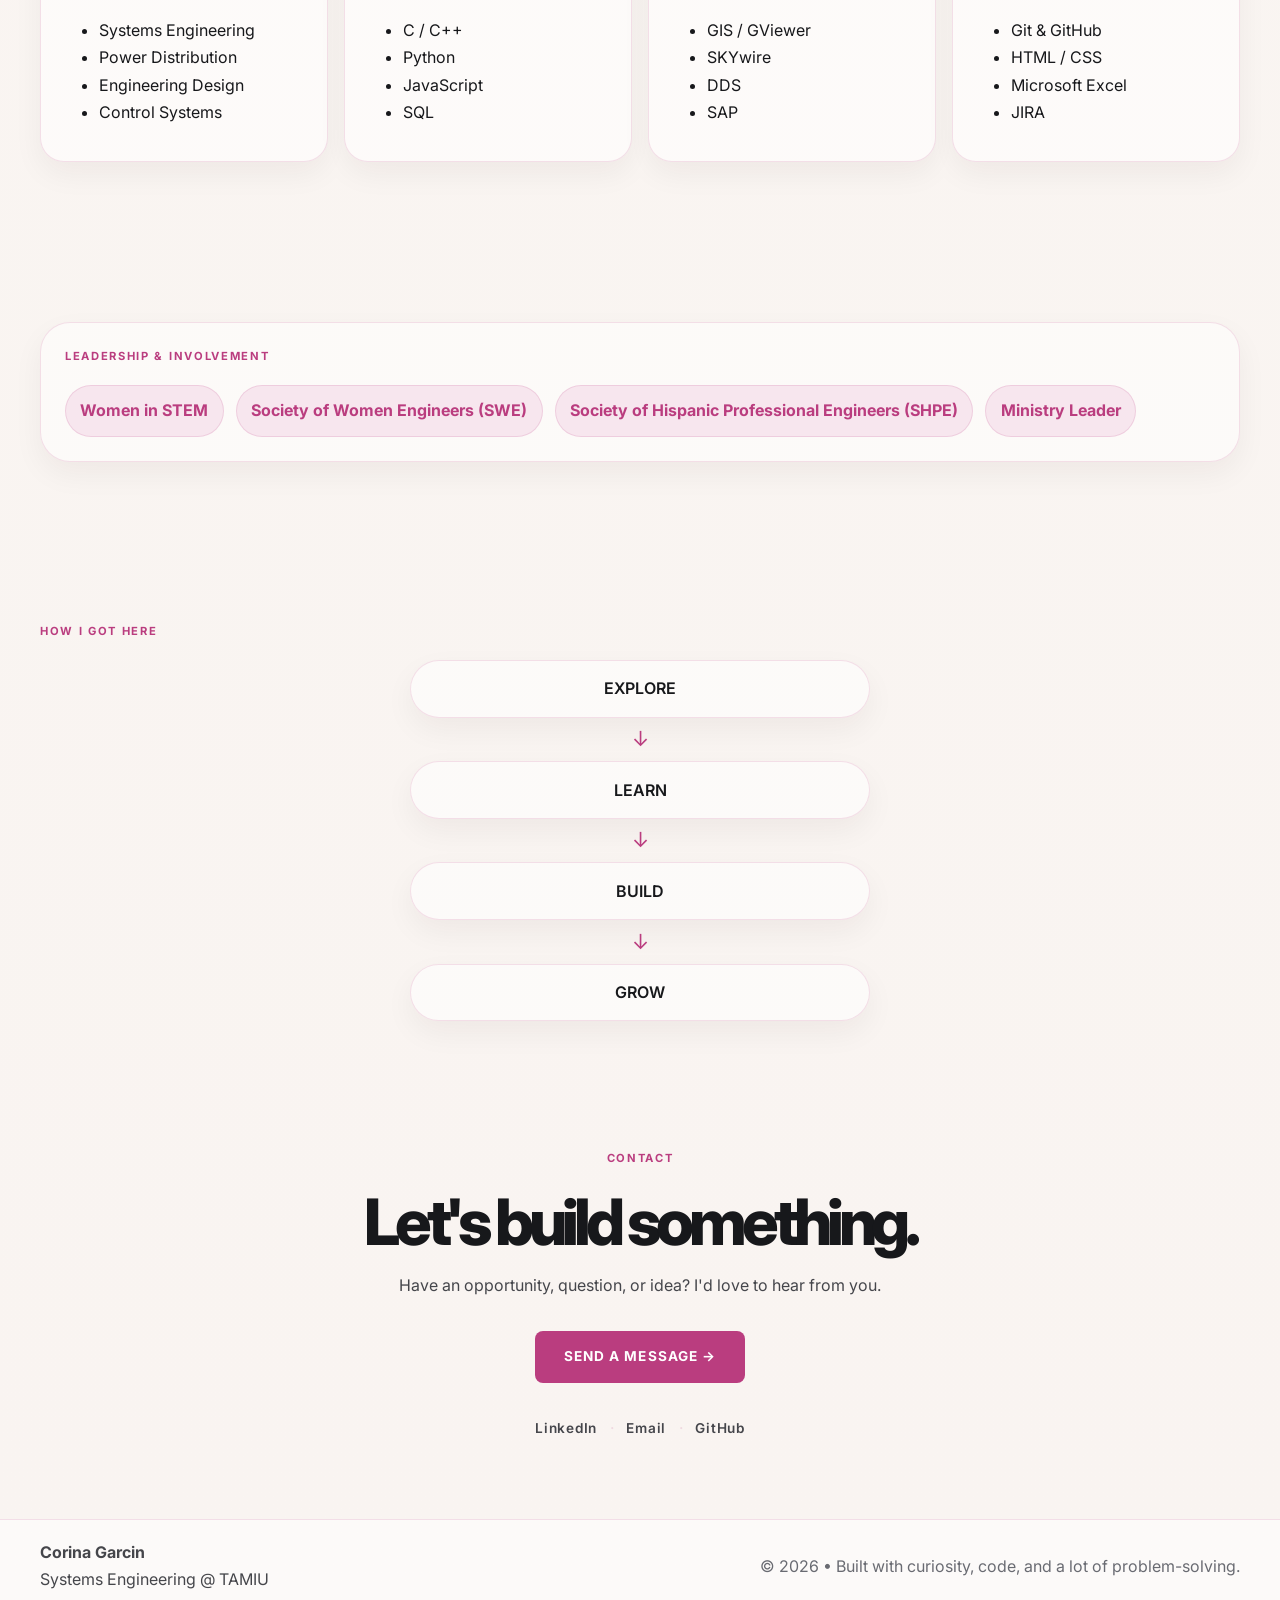
==== commit 5834bde0: "Update Contact section with new design: merged CTA, added description, updated link styling" ====
--- a/index.html
+++ b/index.html
@@ -53,7 +53,6 @@
           <div class="section-label">ABOUT ME</div>
           <div class="about-columns">
             <div class="about-column about-card">
-              <div class="card-label">ABOUT</div>
               <p class="about-intro">LATINA · ENGINEER · LEADER</p>
               <p class="about-body">First-generation Latina pursuing a B.S. in Systems Engineering at TAMIU. My experience spans engineering, IT, tutoring, and leadership, where I've developed a passion for learning, problem-solving, and sharing knowledge. Inspired by my family and guided by curiosity, I'm focused on building the skills to grow as an engineer.</p>
             </div>
@@ -250,41 +249,37 @@
                 <li>Systems Engineering</li>
                 <li>Power Distribution</li>
                 <li>Engineering Design</li>
-                <li>Field Data Collection</li>
+                <li>Control Systems</li>
+              </ul>
+            </div>
+
+            <div class="skill-card">
+              <h3>PROGRAMMING</h3>
+              <ul>
+                <li>C / C++</li>
+                <li>Python</li>
+                <li>JavaScript</li>
+                <li>SQL</li>
+              </ul>
+            </div>
+
+            <div class="skill-card">
+              <h3>ENGINEERING TOOLS</h3>
+              <ul>
+                <li>GIS / GViewer</li>
+                <li>SKYwire</li>
+                <li>DDS</li>
+                <li>SAP</li>
               </ul>
             </div>
 
             <div class="skill-card">
               <h3>TECHNOLOGY</h3>
               <ul>
-                <li>Python</li>
-                <li>GitHub</li>
-                <li>HTML</li>
-                <li>CSS</li>
-                <li>JavaScript</li>
-                <li>SQL <span class="learning">— Learning</span></li>
-              </ul>
-            </div>
-
-            <div class="skill-card">
-              <h3>TOOLS</h3>
-              <ul>
+                <li>Git &amp; GitHub</li>
+                <li>HTML / CSS</li>
+                <li>Microsoft Excel</li>
                 <li>JIRA</li>
-                <li>SAP</li>
-                <li>GIS / GViewer</li>
-                <li>SKYWIRE</li>
-                <li>DDS</li>
-                <li>Google Earth</li>
-                <li>Excel</li>
-              </ul>
-            </div>
-
-            <div class="skill-card">
-              <h3>IT</h3>
-              <ul>
-                <li>Technical Troubleshooting</li>
-                <li>IT Support</li>
-                <li>Help Desk</li>
               </ul>
             </div>
           </div>
@@ -322,20 +317,17 @@
       <section class="section contact-section" id="contact">
         <div class="container reveal">
           <div class="section-label">CONTACT</div>
-          <p class="contact-tagline">Let's build something.</p>
-          <div class="contact-actions minimal-contact-actions">
-            <a class="mini-contact-link" href="https://www.linkedin.com/in/corinagarcin/" target="_blank" rel="noreferrer" aria-label="Open Corina Garcin LinkedIn">
-              <span class="mini-contact-icon">in</span>
-              <span>LinkedIn</span>
-            </a>
-            <a class="mini-contact-link" href="mailto:corinagarcin2@gmail.com" aria-label="Email Corina Garcin">
-              <span class="mini-contact-icon">✉</span>
-              <span>Email</span>
-            </a>
-            <a class="mini-contact-link" href="https://github.com/corinagarcin2" target="_blank" rel="noreferrer" aria-label="Open Corina Garcin GitHub">
-              <span class="mini-contact-icon">⚑</span>
-              <span>GitHub</span>
-            </a>
+          <h2 class="contact-heading">Let's build something.</h2>
+          <p class="contact-description">Have an opportunity, question, or idea? I'd love to hear from you.</p>
+          <div class="contact-actions">
+            <a href="contact.html" class="contact-button">SEND A MESSAGE →</a>
+          </div>
+          <div class="contact-links">
+            <a href="https://www.linkedin.com/in/corinagarcin/" target="_blank" rel="noreferrer" aria-label="Open Corina Garcin LinkedIn">LinkedIn</a>
+            <span class="contact-link-separator">·</span>
+            <a href="mailto:corinagarcin2@gmail.com" aria-label="Email Corina Garcin">Email</a>
+            <span class="contact-link-separator">·</span>
+            <a href="https://github.com/corinagarcin2" target="_blank" rel="noreferrer" aria-label="Open Corina Garcin GitHub">GitHub</a>
           </div>
         </div>
       </section>
--- a/styles.css
+++ b/styles.css
@@ -307,6 +307,10 @@
   transition: transform 0.25s ease, box-shadow 0.25s ease;
 }
 
+.about-card {
+  min-height: auto;
+}
+
 .education-card {
   min-height: auto;
 }
@@ -642,22 +646,81 @@
   border-radius: var(--radius-lg);
   padding: 1.2rem 1.1rem;
   box-shadow: var(--shadow-soft);
-}
-
-.skill-card h3 {
-  margin: 0 0 0.8rem;
-  font-size: 0.78rem;
-  letter-spacing: 0.16em;
-  color: var(--pink-deep);
-}
-
-.skill-card ul {
-  margin: 0;
-  padding-left: 1.1rem;
-  color: var(--charcoal-soft);
-}
-
-.skill-card li + li { margin-top: 0.45rem; }
+  transition: transform 0.3s cubic-bezier(0.175, 0.885, 0.32, 1.275), box-shadow 0.3s ease, filter 0.3s ease;
+}
+
+.skill-card li {
+  transition: transform 0.25s cubic-bezier(0.175, 0.885, 0.32, 1.275), color 0.25s ease;
+  position: relative;
+  z-index: 1;
+}
+
+.skill-card li:hover {
+  transform: translateY(-2px) scale(1.02);
+  color: var(--charcoal);
+}
+
+.skills-grid {
+  position: relative;
+}
+
+.skills-grid::before {
+  content: '';
+  position: fixed;
+  top: 0;
+  left: 0;
+  pointer-events: none;
+  border-radius: 50%;
+  opacity: 0;
+  transition: opacity 0.3s ease;
+  z-index: 0;
+  display: none;
+}
+
+.skills-grid.active-cursor::before {
+  display: block;
+  width: 300px;
+  height: 300px;
+  background: radial-gradient(circle, rgba(216, 109, 157, 0.08) 0%, transparent 70%);
+}
+
+@keyframes skillItemEnter {
+  from {
+    opacity: 0;
+    transform: translateY(8px);
+  }
+  to {
+    opacity: 1;
+    transform: translateY(0);
+  }
+}
+
+.skills-grid.reveal-ready li {
+  animation: skillItemEnter 0.6s ease-out forwards;
+}
+
+.skills-grid.reveal-ready li:nth-child(1) { animation-delay: 0.05s; }
+.skills-grid.reveal-ready li:nth-child(2) { animation-delay: 0.1s; }
+.skills-grid.reveal-ready li:nth-child(3) { animation-delay: 0.15s; }
+.skills-grid.reveal-ready li:nth-child(4) { animation-delay: 0.2s; }
+.skills-grid.reveal-ready li:nth-child(5) { animation-delay: 0.25s; }
+.skills-grid.reveal-ready li:nth-child(6) { animation-delay: 0.3s; }
+.skills-grid.reveal-ready li:nth-child(7) { animation-delay: 0.35s; }
+.skills-grid.reveal-ready li:nth-child(8) { animation-delay: 0.4s; }
+
+@media (prefers-reduced-motion: reduce) {
+  .skill-card {
+    transition: none;
+  }
+  .skill-card li {
+    transition: none;
+  }
+  .skills-grid.reveal-ready li {
+    animation: none;
+    opacity: 1;
+    transform: none;
+  }
+}
 
 .learning { color: var(--pink-deep); }
 
@@ -732,59 +795,88 @@
 }
 
 .contact-section {
-  padding-bottom: 4.8rem;
-}
-
-.contact-tagline {
-  margin: 0 0 1.3rem;
+  padding: 3rem 0 4.8rem;
+  text-align: center;
+}
+
+.contact-heading {
+  margin: 0 0 1rem;
   font-size: clamp(2.5rem, 5vw, 4rem);
   letter-spacing: -0.08em;
-  line-height: 1;
+  line-height: 1.1;
   font-weight: 800;
+  color: var(--charcoal);
+}
+
+.contact-description {
+  margin: 0 0 2rem;
+  font-size: 1rem;
+  color: var(--charcoal-soft);
+  line-height: 1.6;
+  max-width: 600px;
+  margin-left: auto;
+  margin-right: auto;
 }
 
 .contact-actions {
   display: flex;
-  flex-wrap: wrap;
-  gap: 0.8rem;
-}
-
-.minimal-contact-actions {
-  display: flex;
-  flex-wrap: wrap;
-  gap: 0.9rem;
-  align-items: center;
-}
-
-.mini-contact-link {
-  display: inline-flex;
-  align-items: center;
-  gap: 0.55rem;
-  padding: 0.7rem 0.95rem;
-  border-radius: 999px;
-  border: 1px solid var(--line);
-  background: rgba(255,255,255,0.52);
-  color: var(--charcoal-soft);
-  font-size: 0.74rem;
+  justify-content: center;
+  margin-bottom: 2rem;
+}
+
+.contact-button {
+  display: inline-block;
+  padding: 0.9rem 1.8rem;
+  border-radius: 8px;
+  background: var(--pink-deep);
+  color: var(--white);
+  font-size: 0.85rem;
   font-weight: 700;
   letter-spacing: 0.08em;
   text-transform: uppercase;
-  transition: transform 0.25s ease, border-color 0.25s ease, box-shadow 0.25s ease;
-}
-
-.mini-contact-link:hover,
-.mini-contact-link:focus-visible {
+  text-decoration: none;
+  transition: all 0.25s ease;
+  border: none;
+  cursor: pointer;
+}
+
+.contact-button:hover,
+.contact-button:focus-visible {
   transform: translateY(-2px);
-  border-color: rgba(186, 61, 127, 0.2);
-  box-shadow: var(--shadow-soft);
-}
-
-.mini-contact-icon {
-  display: inline-flex;
-  align-items: center;
+  box-shadow: 0 8px 24px rgba(186, 61, 127, 0.25);
+}
+
+.contact-button:active {
+  transform: translateY(0);
+}
+
+.contact-links {
+  display: flex;
   justify-content: center;
-  width: 1.4rem;
-  height: 1.4rem;
+  align-items: center;
+  gap: 0.8rem;
+  flex-wrap: wrap;
+}
+
+.contact-links a {
+  font-size: 0.85rem;
+  font-weight: 600;
+  letter-spacing: 0.05em;
+  color: var(--charcoal-soft);
+  text-decoration: none;
+  transition: all 0.25s ease;
+}
+
+.contact-links a:hover,
+.contact-links a:focus-visible {
+  color: var(--pink-deep);
+  transform: translateY(-1px);
+}
+
+.contact-link-separator {
+  color: var(--line);
+  font-weight: 400;
+}
   border-radius: 50%;
   background: var(--blush);
   color: var(--pink-deep);
@@ -818,6 +910,302 @@
   .mini-contact-link {
     justify-content: center;
     width: 100%;
+  }
+}
+
+/* Contact Form Modal Styles */
+.request-info-btn {
+  background: rgba(255, 255, 255, 0.52);
+  border: 1px solid var(--line);
+  cursor: pointer;
+}
+
+.request-info-btn:hover,
+.request-info-btn:focus-visible {
+  transform: translateY(-2px);
+  border-color: rgba(186, 61, 127, 0.2);
+  box-shadow: var(--shadow-soft);
+}
+
+.contact-modal {
+  display: none;
+  position: fixed;
+  top: 0;
+  left: 0;
+  width: 100%;
+  height: 100%;
+  z-index: 1000;
+  align-items: center;
+  justify-content: center;
+  padding: 1rem;
+}
+
+.contact-modal.active {
+  display: flex;
+}
+
+.modal-overlay {
+  position: absolute;
+  top: 0;
+  left: 0;
+  width: 100%;
+  height: 100%;
+  background: rgba(0, 0, 0, 0.4);
+  backdrop-filter: blur(4px);
+  animation: fadeIn 0.3s ease;
+}
+
+.modal-content {
+  position: relative;
+  z-index: 1001;
+  background: var(--white);
+  border-radius: 16px;
+  border: 1px solid var(--line);
+  box-shadow: 0 20px 60px rgba(0, 0, 0, 0.15);
+  padding: 2.5rem;
+  width: 100%;
+  max-width: 500px;
+  max-height: 90vh;
+  overflow-y: auto;
+  animation: slideUp 0.3s cubic-bezier(0.175, 0.885, 0.32, 1.275);
+}
+
+.modal-close {
+  position: absolute;
+  top: 1.5rem;
+  right: 1.5rem;
+  width: 32px;
+  height: 32px;
+  border: none;
+  background: transparent;
+  font-size: 1.8rem;
+  color: var(--charcoal-soft);
+  cursor: pointer;
+  display: flex;
+  align-items: center;
+  justify-content: center;
+  transition: color 0.25s ease, transform 0.25s ease;
+}
+
+.modal-close:hover {
+  color: var(--charcoal);
+  transform: scale(1.1);
+}
+
+.modal-header {
+  margin-bottom: 2rem;
+  text-align: center;
+}
+
+.modal-title {
+  margin: 0 0 0.8rem;
+  font-size: clamp(1.5rem, 4vw, 2rem);
+  font-weight: 800;
+  letter-spacing: -0.04em;
+  color: var(--charcoal);
+}
+
+.modal-subtitle {
+  margin: 0;
+  font-size: 0.95rem;
+  color: var(--charcoal-soft);
+  line-height: 1.6;
+}
+
+.contact-form {
+  display: flex;
+  flex-direction: column;
+  gap: 1.2rem;
+}
+
+.form-row {
+  display: grid;
+  grid-template-columns: 1fr 1fr;
+  gap: 1rem;
+}
+
+.form-row.full {
+  grid-template-columns: 1fr;
+}
+
+.form-group {
+  display: flex;
+  flex-direction: column;
+}
+
+.form-group label {
+  margin-bottom: 0.5rem;
+  font-size: 0.75rem;
+  font-weight: 700;
+  letter-spacing: 0.1em;
+  text-transform: uppercase;
+  color: var(--charcoal);
+}
+
+.required {
+  color: var(--pink-deep);
+}
+
+.form-group input,
+.form-group textarea {
+  padding: 0.9rem 1rem;
+  border: 1px solid var(--line);
+  border-radius: 8px;
+  background: rgba(255, 255, 255, 0.7);
+  font-family: 'Inter', sans-serif;
+  font-size: 0.95rem;
+  color: var(--charcoal);
+  transition: border-color 0.25s ease, box-shadow 0.25s ease, background 0.25s ease;
+}
+
+.form-group input::placeholder,
+.form-group textarea::placeholder {
+  color: var(--charcoal-muted);
+}
+
+.form-group input:focus,
+.form-group textarea:focus {
+  outline: none;
+  border-color: var(--pink);
+  background: var(--white);
+  box-shadow: 0 0 0 3px rgba(216, 109, 157, 0.1);
+}
+
+.form-group textarea {
+  resize: vertical;
+  min-height: 120px;
+  font-size: 0.9rem;
+}
+
+.form-error {
+  display: none;
+  margin-top: 0.3rem;
+  font-size: 0.75rem;
+  color: #d32f2f;
+  font-weight: 500;
+}
+
+.form-error.show {
+  display: block;
+}
+
+.form-submit-btn {
+  padding: 1rem 1.5rem;
+  margin-top: 0.5rem;
+  border: none;
+  border-radius: 8px;
+  background: var(--pink-deep);
+  color: var(--white);
+  font-size: 0.85rem;
+  font-weight: 700;
+  letter-spacing: 0.08em;
+  text-transform: uppercase;
+  cursor: pointer;
+  transition: all 0.25s ease;
+}
+
+.form-submit-btn:hover,
+.form-submit-btn:focus-visible {
+  transform: translateY(-2px);
+  box-shadow: 0 8px 24px rgba(186, 61, 127, 0.2);
+}
+
+.form-submit-btn:active {
+  transform: translateY(0);
+}
+
+.form-submit-btn:disabled {
+  opacity: 0.6;
+  cursor: not-allowed;
+  transform: none;
+}
+
+.form-success {
+  display: none;
+  padding: 1rem;
+  border-radius: 8px;
+  background: rgba(156, 199, 162, 0.1);
+  border: 1px solid rgba(156, 199, 162, 0.3);
+  color: #2e7d32;
+  font-size: 0.95rem;
+  font-weight: 600;
+  text-align: center;
+}
+
+.form-success.show {
+  display: block;
+  animation: slideDown 0.3s ease;
+}
+
+@keyframes fadeIn {
+  from { opacity: 0; }
+  to { opacity: 1; }
+}
+
+@keyframes slideUp {
+  from {
+    opacity: 0;
+    transform: translateY(20px);
+  }
+  to {
+    opacity: 1;
+    transform: translateY(0);
+  }
+}
+
+@keyframes slideDown {
+  from {
+    opacity: 0;
+    transform: translateY(-10px);
+  }
+  to {
+    opacity: 1;
+    transform: translateY(0);
+  }
+}
+
+@media (max-width: 640px) {
+  .modal-content {
+    padding: 1.8rem;
+    border-radius: 12px;
+  }
+
+  .modal-close {
+    width: 28px;
+    height: 28px;
+    font-size: 1.5rem;
+    top: 1rem;
+    right: 1rem;
+  }
+
+  .form-row {
+    grid-template-columns: 1fr;
+    gap: 1rem;
+  }
+
+  .contact-form {
+    gap: 1rem;
+  }
+
+  .contact-section {
+    padding: 2rem 0 3rem;
+  }
+
+  .contact-heading {
+    font-size: 1.8rem;
+  }
+
+  .contact-description {
+    font-size: 0.95rem;
+    margin-bottom: 1.5rem;
+  }
+
+  .contact-links {
+    gap: 0.6rem;
+  }
+
+  .contact-links a {
+    font-size: 0.8rem;
   }
 }
 
